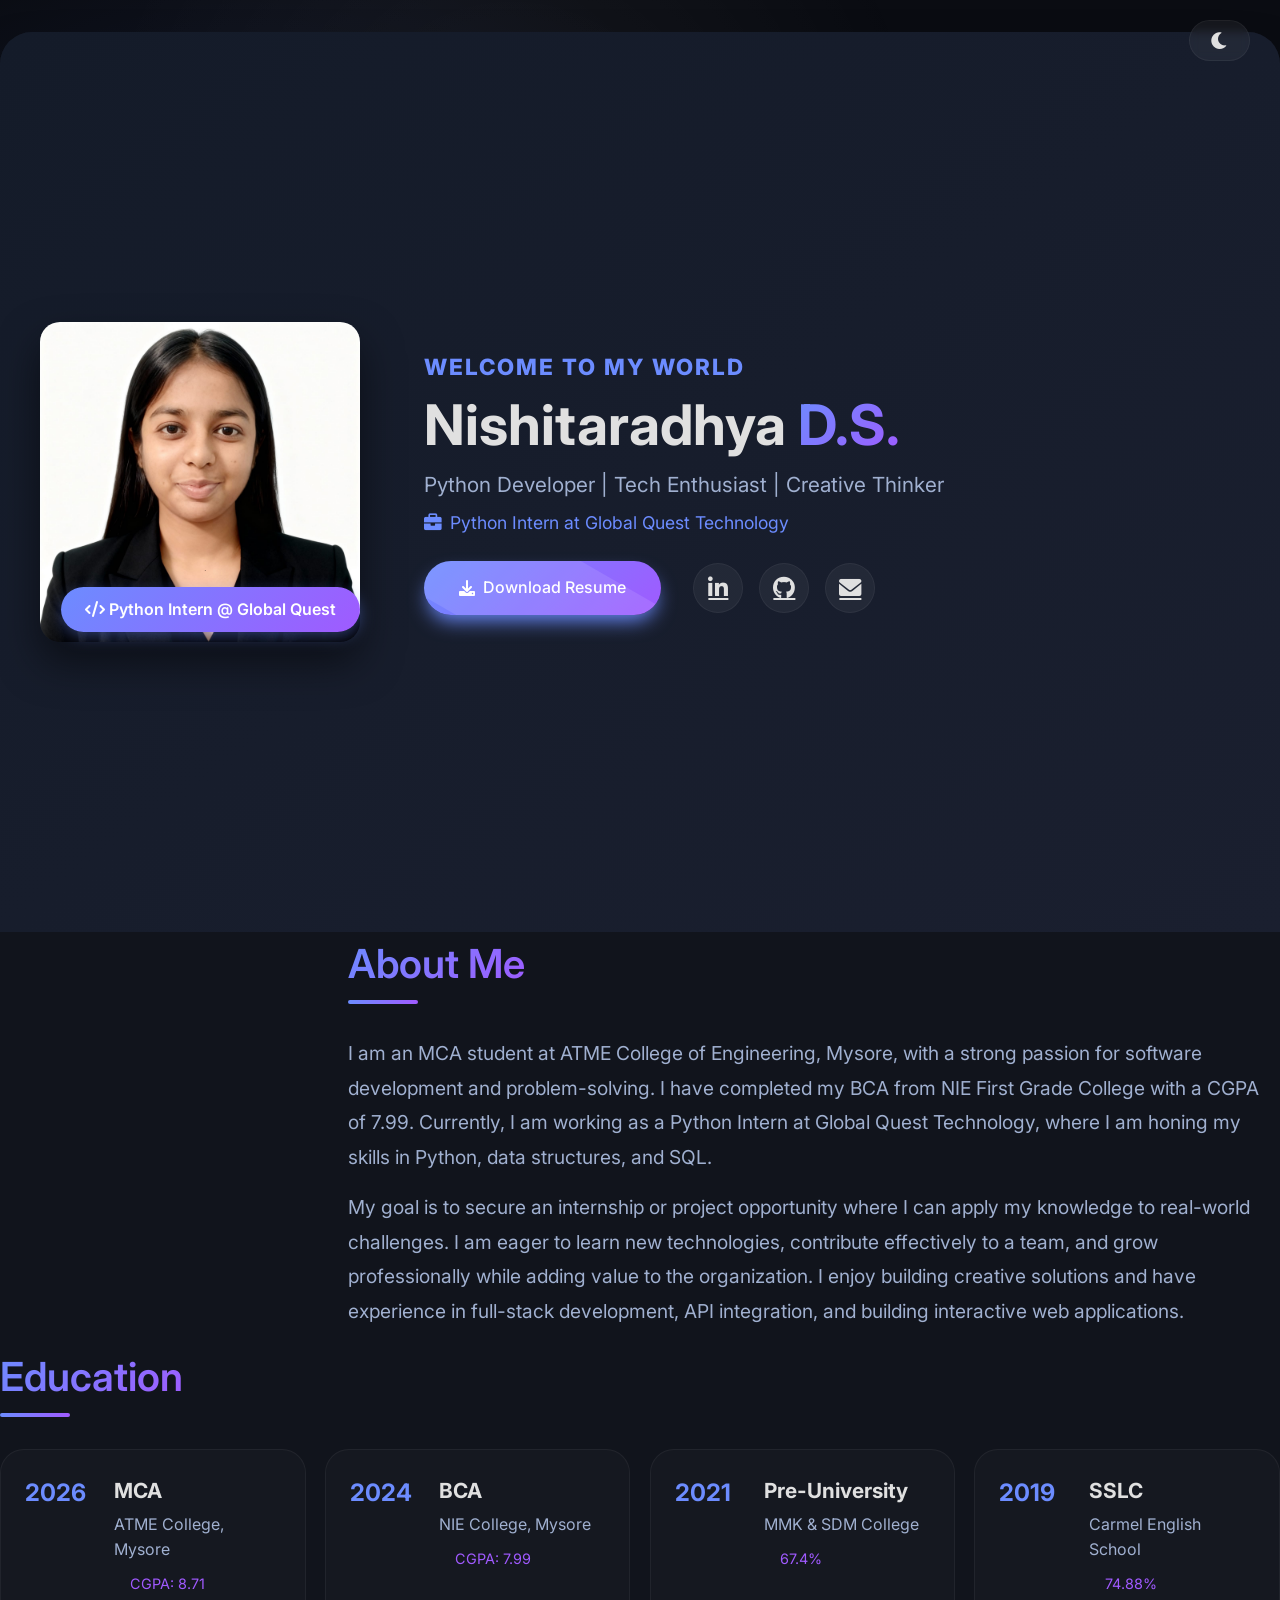
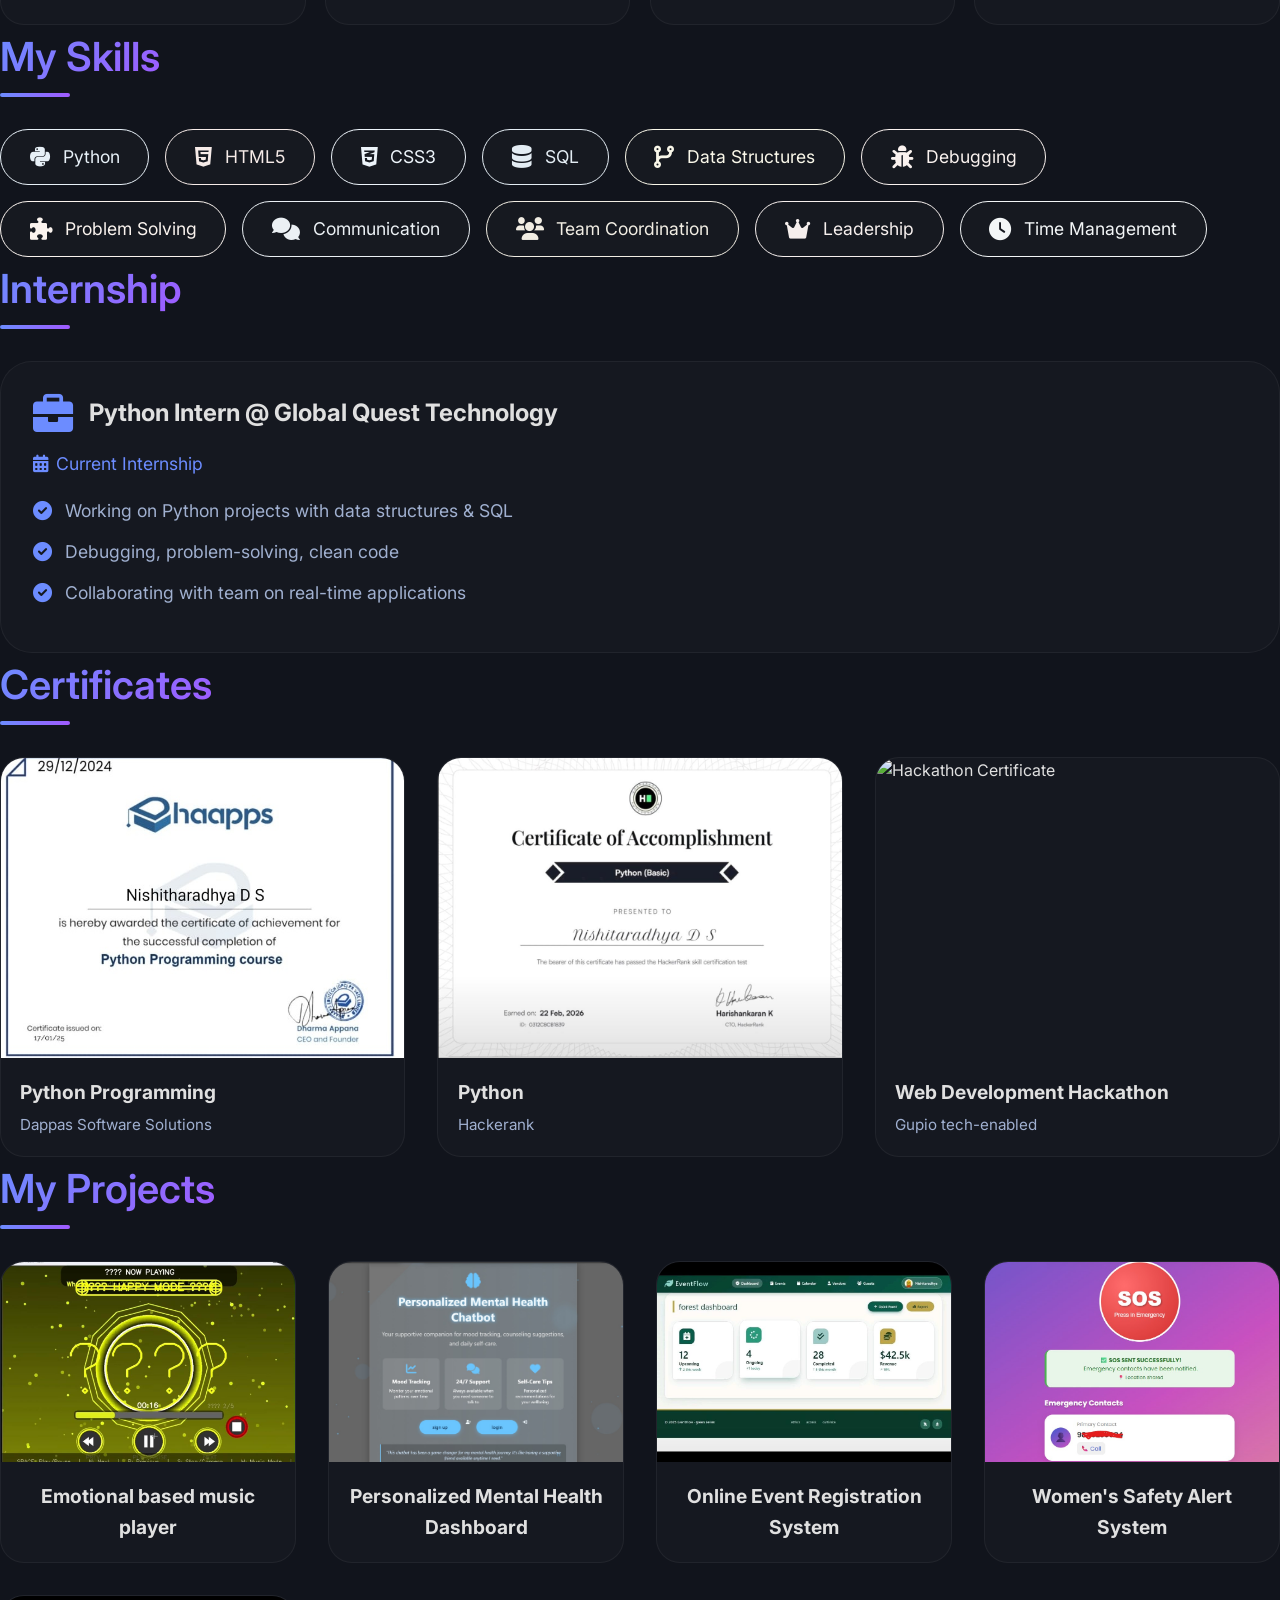
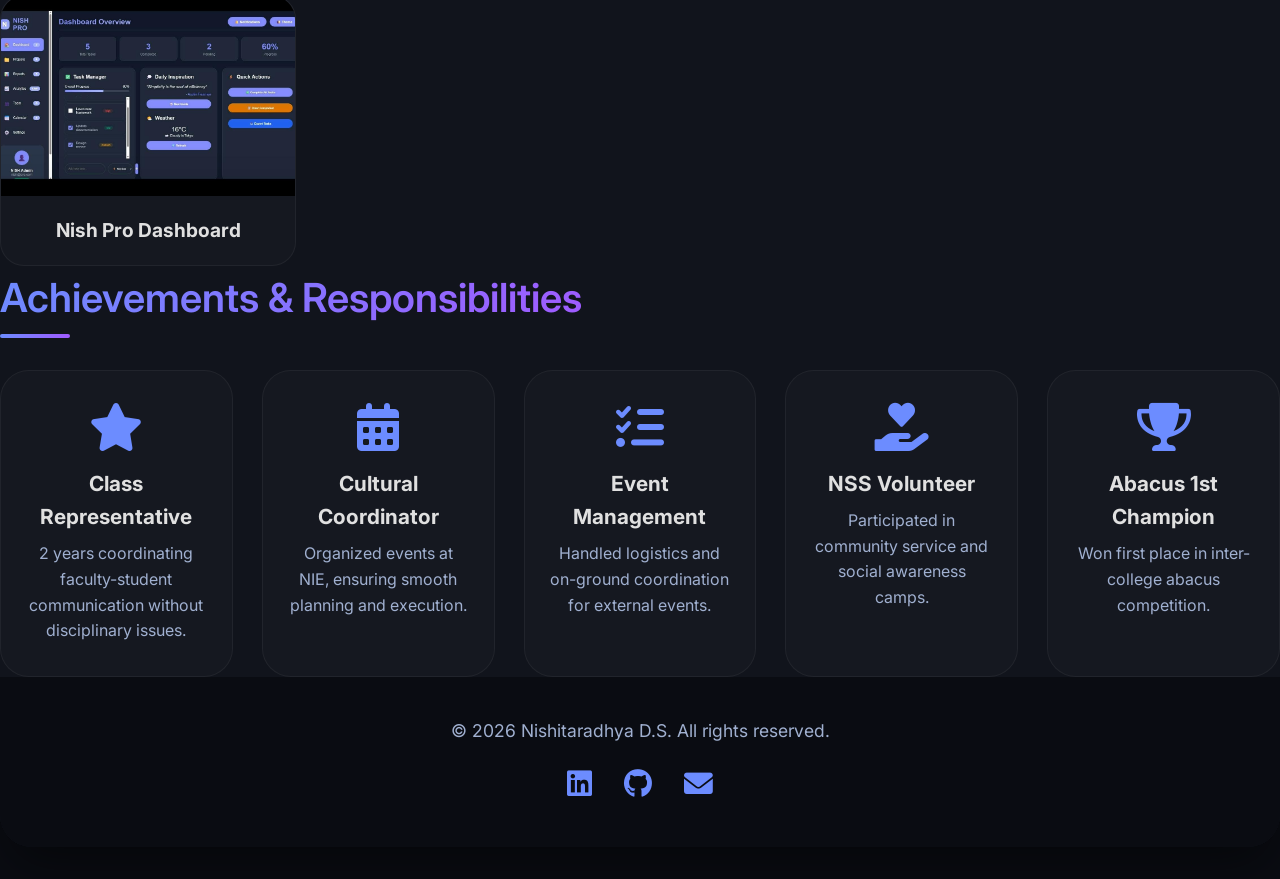
==== index.html @ fff7717b "initial portfolio" ====
<!DOCTYPE html>
<html lang="en">
<head>
  <meta charset="UTF-8">
  <meta name="viewport" content="width=device-width, initial-scale=1.0">
  <title>Nishitaradhya D.S. | Portfolio</title>
  <!-- Font Awesome -->
  <link rel="stylesheet" href="https://cdnjs.cloudflare.com/ajax/libs/font-awesome/6.0.0-beta3/css/all.min.css">
  <!-- Google Fonts: Inter -->
  <link href="https://fonts.googleapis.com/css2?family=Inter:wght@300;400;500;600;700;800&display=swap" rel="stylesheet">
  <!-- Custom CSS -->
  <link rel="stylesheet" href="style.css">
</head>
<body>
  <!-- Theme Toggle -->
  <button class="theme-toggle" id="themeToggle" aria-label="Toggle theme">
    <i class="fas fa-sun"></i>
    <i class="fas fa-moon"></i>
  </button>

  <!-- Floating Particles -->
  <div class="particles"></div>

  <div class="container">
    <!-- HERO SECTION -->
    <section class="hero" id="hero">
      <div class="hero-content">
        <div class="hero-main">
          <!-- Profile photo with animated border -->
          <div class="profile-wrapper" id="movingProfile">
            <div class="profile-img-container">
              <img src="image/myphoto.png" alt="Nishitaradhya" class="profile-img">
              <div class="animated-border"></div>
            </div>
            <div class="profile-status">
              <i class="fas fa-code"></i> Python Intern @ Global Quest
            </div>
          </div>
          <div class="hero-text">
            <p class="welcome-text glow"><strong>WELCOME TO MY WORLD</strong></p>
            <h1 class="name">Nishitaradhya <span class="highlight">D.S.</span></h1>
            <p class="tagline">Python Developer | Tech Enthusiast | Creative Thinker</p>
            <p class="internship-info"><i class="fas fa-briefcase"></i> Python Intern at Global Quest Technology</p>
            <div class="hero-actions">
              <a href="resume.pdf" class="btn primary" download><i class="fas fa-download"></i> Download Resume</a>
              <div class="social-links">
                <a href="https://www.linkedin.com/in/nishitaradhya-d-s" target="_blank"><i class="fab fa-linkedin-in"></i></a>
                <a href="https://github.com/nishitaradhya-d-s" target="_blank"><i class="fab fa-github"></i></a>
                <a href="mailto:nishitaradhya@gmail.com"><i class="fas fa-envelope"></i></a>
              </div>
            </div>
          </div>
        </div>
      </div>
    </section>

    <!-- ABOUT SECTION -->
    <section class="section about" id="about">
      <div class="about-container">
        <div class="about-photo-wrapper">
          <img src="image/myphoto2.png" alt="Nishitaradhya" class="about-img">
        </div>
        <div class="about-text">
          <h2 class="section-title">About Me</h2>
          <p>I am an MCA student at ATME College of Engineering, Mysore, with a strong passion for software development and problem-solving. I have completed my BCA from NIE First Grade College with a CGPA of 7.99. Currently, I am working as a Python Intern at Global Quest Technology, where I am honing my skills in Python, data structures, and SQL.</p>
          <p>My goal is to secure an internship or project opportunity where I can apply my knowledge to real-world challenges. I am eager to learn new technologies, contribute effectively to a team, and grow professionally while adding value to the organization. I enjoy building creative solutions and have experience in full-stack development, API integration, and building interactive web applications.</p>
        </div>
      </div>
    </section>

    <!-- EDUCATION (full page, horizontal cards) -->
    <section class="section education">
      <h2 class="section-title">Education</h2>
      <div class="education-horizontal">
        <div class="edu-card">
          <div class="edu-year">2026</div>
          <div class="edu-detail">
            <h3>MCA</h3>
            <p>ATME College, Mysore</p>
            <span class="grade">CGPA: 8.71</span>
          </div>
        </div>
        <div class="edu-card">
          <div class="edu-year">2024</div>
          <div class="edu-detail">
            <h3>BCA</h3>
            <p>NIE College, Mysore</p>
            <span class="grade">CGPA: 7.99</span>
          </div>
        </div>
        <div class="edu-card">
          <div class="edu-year">2021</div>
          <div class="edu-detail">
            <h3>Pre-University</h3>
            <p>MMK & SDM College</p>
            <span class="grade">67.4%</span>
          </div>
        </div>
        <div class="edu-card">
          <div class="edu-year">2019</div>
          <div class="edu-detail">
            <h3>SSLC</h3>
            <p>Carmel English School</p>
            <span class="grade">74.88%</span>
          </div>
        </div>
      </div>
    </section>

    <!-- SKILLS & INTERNSHIP (two columns) -->
    <div class="row">
      <!-- Skills -->
      <section class="section skills slide-left">
        <h2 class="section-title">My Skills</h2>
        <div class="skills-grid">
          <div class="skill-card" style="--brand-color: #e7f0f7;"><i class="fab fa-python"></i><span>Python</span></div>
          <div class="skill-card" style="--brand-color: #f6ebe8;"><i class="fab fa-html5"></i><span>HTML5</span></div>
          <div class="skill-card" style="--brand-color: #edf4fa;"><i class="fab fa-css3-alt"></i><span>CSS3</span></div>
          <div class="skill-card" style="--brand-color: #e3ecf3;"><i class="fas fa-database"></i><span>SQL</span></div>
          <div class="skill-card" style="--brand-color: #f9f7e9;"><i class="fas fa-code-branch"></i><span>Data Structures</span></div>
          <div class="skill-card" style="--brand-color: #faf2ef;"><i class="fas fa-bug"></i><span>Debugging</span></div>
          <div class="skill-card" style="--brand-color: #faf3ee;"><i class="fas fa-puzzle-piece"></i><span>Problem Solving</span></div>
          <div class="skill-card" style="--brand-color: #ebf0f4;"><i class="fas fa-comments"></i><span>Communication</span></div>
          <div class="skill-card" style="--brand-color: #f1ede3;"><i class="fas fa-users"></i><span>Team Coordination</span></div>
          <div class="skill-card" style="--brand-color: #f6efed;"><i class="fas fa-crown"></i><span>Leadership</span></div>
          <div class="skill-card" style="--brand-color: #f3f6f7;"><i class="fas fa-clock"></i><span>Time Management</span></div>
        </div>
      </section>

      <!-- Internship -->
      <section class="section internship slide-right">
        <h2 class="section-title">Internship</h2>
        <div class="internship-card">
          <div class="internship-header">
            <i class="fas fa-briefcase internship-icon"></i>
            <h3>Python Intern @ Global Quest Technology</h3>
          </div>
          <p class="place"><i class="fas fa-calendar-alt"></i> Current Internship</p>
          <ul>
            <li><i class="fas fa-check-circle"></i> Working on Python projects with data structures & SQL</li>
            <li><i class="fas fa-check-circle"></i> Debugging, problem-solving, clean code</li>
            <li><i class="fas fa-check-circle"></i> Collaborating with team on real-time applications</li>
          </ul>
        </div>
      </section>
    </div>

    <!-- CERTIFICATES (grid, no horizontal scroll) -->
    <section class="section certificates">
      <h2 class="section-title">Certificates</h2>
      <div class="certificates-grid">
        <div class="cert-card">
          <div class="cert-img-container">
            <img src="image/dappacertificate.jpeg" alt="Python Certificate" class="cert-img">
            <div class="cert-overlay">
             
            </div>
          </div>
          <div class="cert-info">
            <h3>Python Programming</h3>
            <p>Dappas Software Solutions</p>
          </div>
        </div>
        <div class="cert-card">
          <div class="cert-img-container">
            <img src="image/hackerrank.jpeg" alt="Web Development Certificate" class="cert-img">
            <div class="cert-overlay">
          
            </div>
          </div>
          <div class="cert-info">
            <h3>Python</h3>
            <p>Hackerank</p>
          </div>
        </div>
        <div class="cert-card">
          <div class="cert-img-container">
            <img src="image/cert3.jpg" alt="Hackathon Certificate" class="cert-img">
            <div class="cert-overlay">
              
            </div>
          </div>
          <div class="cert-info">
            <h3>Web Development Hackathon</h3>
            <p>Gupio tech-enabled</p>
          </div>
        </div>
      </div>
    </section>

    <!-- PROJECTS -->
    <section class="section projects">
      <h2 class="section-title">My Projects</h2>
      <div class="projects-grid">
        <div class="project-card">
          <div class="project-img-container">
            <img src="image/emotion.jpeg" alt="Emotional based music player" class="project-img">
            <div class="project-overlay">
              <p><strong>Emotional based music player</strong><br>An intelligent music player that reads your facial expressions and instantly plays music matching your emotional state! No searching, no deciding - just show your face and let AI do the work!</p>
              <a href="https://github.com/nishitaradhya-d-s/Emotional-based-music-player" target="_blank" class="project-github"><i class="fab fa-github"></i> GitHub</a>
            </div>
          </div>
          <h3>Emotional based music player</h3>
        </div>
        <div class="project-card">
          <div class="project-img-container">
            <img src="image/mental.jpg" alt="Mental Health Dashboard" class="project-img">
            <div class="project-overlay">
              <p><strong>Personalized Mental Health Dashboard</strong><br>Python full-stack with NLP. Tracks mood, reflections, wellness activities. Includes a simple chatbot for basic mental health guidance.</p>
              <a href="https://github.com/nishitaradhya-d-s/Integrating-Psychological-Context-Understanding-into-Chatbots-for-Wellbeing-Support-." target="_blank" class="project-github"><i class="fab fa-github"></i> GitHub</a>
            </div>
          </div>
          <h3>Personalized Mental Health Dashboard</h3>
        </div>
        <div class="project-card">
          <div class="project-img-container">
            <img src="image/eventmanagement.jpeg" alt="Event Registration" class="project-img">
            <div class="project-overlay">
              <p><strong>Online Event Registration System</strong><br>Responsive web app with form validation, participant data management. Clean UI for event registration and admin dashboard.</p>
              <a href="https://github.com/nishitaradhya-d-s/web-mini-projects" target="_blank" class="project-github"><i class="fab fa-github"></i> GitHub</a>
            </div>
          </div>
          <h3>Online Event Registration System</h3>
        </div>
        <div class="project-card">
          <div class="project-img-container">
            <img src="image/women.jpg" alt="Safety Alert System" class="project-img">
            <div class="project-overlay">
              <p><strong>Women's Safety Alert System</strong><br>Web-based real-time location sharing with emergency contacts. Quick alert triggering via web interface.</p>
              <a href="https://github.com/nishitaradhya-d-s/Women-Safety-Alert-System/tree/main" target="_blank" class="project-github"><i class="fab fa-github"></i> GitHub</a>
            </div>
          </div>
          <h3>Women's Safety Alert System</h3>
        </div>
        <div class="project-card">
          <div class="project-img-container">
            <img src="image/nish dashboard.jpeg" alt="Nish Pro Dashboard" class="project-img">
            <div class="project-overlay">
              <p><strong>Nish Pro Dashboard</strong><br>Interactive dashboard for professional analytics. Features charts, real-time data, and customizable widgets. Built with modern JS.</p>
              <a href="https://github.com/nishitaradhya-d-s/NISH-Dashboard---Interactive-Task-Management-System-HTML-CSS-JavaScript-" target="_blank" class="project-github"><i class="fab fa-github"></i> GitHub</a>
            </div>
          </div>
          <h3>Nish Pro Dashboard</h3>
        </div>
      </div>
    </section>

    <!-- ACHIEVEMENTS -->
    <section class="section achievements">
      <h2 class="section-title">Achievements & Responsibilities</h2>
      <div class="achievements-grid">
        <div class="achievement-card">
          <i class="fas fa-star"></i>
          <h3>Class Representative</h3>
          <p>2 years coordinating faculty-student communication without disciplinary issues.</p>
        </div>
        <div class="achievement-card">
          <i class="fas fa-calendar-alt"></i>
          <h3>Cultural Coordinator</h3>
          <p>Organized events at NIE, ensuring smooth planning and execution.</p>
        </div>
        <div class="achievement-card">
          <i class="fas fa-tasks"></i>
          <h3>Event Management</h3>
          <p>Handled logistics and on-ground coordination for external events.</p>
        </div>
        <div class="achievement-card">
          <i class="fas fa-hand-holding-heart"></i>
          <h3>NSS Volunteer</h3>
          <p>Participated in community service and social awareness camps.</p>
        </div>
        <div class="achievement-card">
          <i class="fas fa-trophy"></i>
          <h3>Abacus 1st Champion</h3>
          <p>Won first place in inter-college abacus competition.</p>
        </div>
      </div>
    </section>

    <!-- FOOTER -->
    <footer>
      <p>© 2026 Nishitaradhya D.S. All rights reserved.</p>
      <div class="footer-links">
        <a href="https://www.linkedin.com/in/nishitaradhya-d-s" target="_blank"><i class="fab fa-linkedin"></i></a>
        <a href="https://github.com/nishitaradhya-d-s" target="_blank"><i class="fab fa-github"></i></a>
        <a href="mailto:nishitaradhya@gmail.com"><i class="fas fa-envelope"></i></a>
      </div>
    </footer>
  </div>

  <!-- JavaScript -->
  <script src="script.js"></script>
</body>
</html>
---- style.css ----
* {
  margin: 0;
  padding: 0;
  box-sizing: border-box;
  font-family: 'Inter', sans-serif;
}

:root {
  --bg-body: #0a0c12;
  --bg-container: rgba(18, 22, 30, 0.95);
  --text-primary: #e0e0e0;
  --text-secondary: #a0b0d0;
  --hero-gradient: linear-gradient(145deg, #141b29, #1a1f2f);
  --card-bg: rgba(255, 255, 255, 0.02);
  --border-color: rgba(255, 255, 255, 0.05);
  --glow-color: #6c8cff;
  --glow-color-2: #a05aff;
  --btn-bg: rgba(255, 255, 255, 0.05);
  --footer-bg: #0a0c12;
}

body.light-theme {
  --bg-body: #f0f4fa;
  --bg-container: rgba(255, 255, 255, 0.95);
  --text-primary: #1a1f2f;
  --text-secondary: #4a5568;
  --hero-gradient: linear-gradient(145deg, #e0e7ff, #d1d5f0);
  --card-bg: rgba(0, 0, 0, 0.02);
  --border-color: rgba(0, 0, 0, 0.05);
  --glow-color: #4f46e5;
  --glow-color-2: #7c3aed;
  --btn-bg: rgba(0, 0, 0, 0.05);
  --footer-bg: #e0e7ff;
}

body {
  background: var(--bg-body);
  color: var(--text-primary);
  line-height: 1.6;
  overflow-x: hidden;
  transition: background 0.3s, color 0.3s;
  cursor: url('data:image/svg+xml;utf8,<svg xmlns="http://www.w3.org/2000/svg" width="24" height="24" viewBox="0 0 24 24"><circle cx="12" cy="12" r="8" fill="%236c8cff" opacity="0.6"/></svg>') 12 12, auto;
}

/* ========== CURSOR TRAIL ========== */
.cursor-trail {
  position: fixed;
  width: 8px;
  height: 8px;
  background: var(--glow-color);
  border-radius: 50%;
  pointer-events: none;
  z-index: 9999;
  opacity: 0.6;
  transition: opacity 0.2s;
  animation: cursorPulse 1.5s infinite;
}

@keyframes cursorPulse {
  0%, 100% { transform: scale(1); opacity: 0.6; }
  50% { transform: scale(1.5); opacity: 0.3; }
}

/* ========== FLOATING PARTICLES (enhanced) ========== */
.particles {
  position: fixed;
  top: 0;
  left: 0;
  width: 100%;
  height: 100%;
  pointer-events: none;
  z-index: 0;
  background: radial-gradient(circle at 20% 50%, rgba(108,140,255,0.15) 0%, transparent 50%),
              radial-gradient(circle at 80% 80%, rgba(160,90,255,0.15) 0%, transparent 50%),
              radial-gradient(circle at 40% 20%, rgba(255,255,255,0.05) 0%, transparent 40%);
  animation: particleMove 25s infinite alternate, particlePulse 8s infinite;
}

@keyframes particleMove {
  0% { background-position: 0% 0%, 0% 0%, 0% 0%; }
  100% { background-position: 100% 100%, 80% 20%, 40% 60%; }
}

@keyframes particlePulse {
  0%, 100% { opacity: 0.8; }
  50% { opacity: 1; }
}

/* ========== THEME TOGGLE ========== */
.theme-toggle {
  position: fixed;
  top: 20px;
  right: 30px;
  z-index: 1000;
  background: var(--btn-bg);
  border: 1px solid var(--border-color);
  border-radius: 50px;
  padding: 10px 20px;
  cursor: pointer;
  display: flex;
  align-items: center;
  gap: 10px;
  backdrop-filter: blur(5px);
  color: var(--text-primary);
  font-size: 1.2rem;
  transition: 0.3s;
  animation: float 3s ease-in-out infinite;
}

.theme-toggle i {
  pointer-events: none;
  transition: transform 0.5s;
}

.theme-toggle:hover i {
  transform: rotate(360deg);
}

.theme-toggle .fa-sun {
  display: none;
}

body.light-theme .theme-toggle .fa-sun {
  display: inline;
}

body.light-theme .theme-toggle .fa-moon {
  display: none;
}

.container {
  max-width: 1400px;
  margin: 2rem auto;
  background: var(--bg-container);
  backdrop-filter: blur(10px);
  border-radius: 2rem;
  overflow: hidden;
  box-shadow: 0 25px 50px -12px rgba(0, 0, 0, 0.5);
  animation: fadeIn 1.2s ease-out;
  position: relative;
  z-index: 1;
}

@keyframes fadeIn {
  0% { opacity: 0; transform: scale(0.98); }
  100% { opacity: 1; transform: scale(1); }
}

/* ========== HERO SECTION ========== */
.hero {
  position: relative;
  background: var(--hero-gradient);
  padding: 4rem 2rem;
  overflow: hidden;
  min-height: 100vh;
  display: flex;
  align-items: center;
}

.hero-content {
  position: relative;
  z-index: 2;
  max-width: 1200px;
  margin: 0 auto;
  width: 100%;
}

.hero-main {
  display: flex;
  align-items: center;
  gap: 4rem;
  flex-wrap: wrap;
}

.profile-wrapper {
  position: relative;
  flex-shrink: 0;
  transition: transform 0.1s ease-out;
  will-change: transform;
  z-index: 100;
}

.profile-img-container {
  position: relative;
  width: 320px;
  height: 320px;
  border-radius: 20px;
  overflow: hidden;
  box-shadow: 0 20px 40px rgba(0,0,0,0.5);
  animation: profileGlow 3s infinite;
}

@keyframes profileGlow {
  0%, 100% { box-shadow: 0 20px 40px rgba(0,0,0,0.5); }
  50% { box-shadow: 0 20px 60px var(--glow-color); }
}

.profile-img {
  width: 100%;
  height: 100%;
  object-fit: cover;
}

.animated-border {
  position: absolute;
  top: -5px;
  left: -5px;
  right: -5px;
  bottom: -5px;
  border-radius: 25px;
  border: 4px solid transparent;
  background: linear-gradient(45deg, var(--glow-color), var(--glow-color-2), var(--glow-color)) border-box;
  -webkit-mask: linear-gradient(#fff 0 0) padding-box, linear-gradient(#fff 0 0);
  -webkit-mask-composite: destination-out;
  mask-composite: exclude;
  animation: rotateBorder 6s linear infinite, pulseBorder 2s ease-in-out infinite;
  pointer-events: none;
}

@keyframes rotateBorder {
  0% { transform: rotate(0deg); }
  100% { transform: rotate(360deg); }
}

@keyframes pulseBorder {
  0%, 100% { opacity: 0.6; filter: blur(0px); }
  50% { opacity: 1; filter: blur(2px); }
}

.profile-status {
  position: absolute;
  bottom: 10px;
  right: 0;
  background: linear-gradient(135deg, var(--glow-color), var(--glow-color-2));
  padding: 0.6rem 1.5rem;
  border-radius: 40px;
  font-size: 1rem;
  font-weight: 600;
  color: white;
  box-shadow: 0 5px 15px rgba(108,140,255,0.4);
  white-space: nowrap;
  z-index: 101;
  animation: bounce 2s infinite, glowPulse 2s infinite;
}

@keyframes bounce {
  0%, 100% { transform: translateY(0); }
  50% { transform: translateY(-5px); }
}

@keyframes glowPulse {
  0%, 100% { box-shadow: 0 5px 15px rgba(108,140,255,0.4); }
  50% { box-shadow: 0 5px 25px rgba(108,140,255,0.8); }
}

.hero-text {
  flex: 1;
  min-width: 300px;
}

.welcome-text {
  font-size: 1.4rem;
  letter-spacing: 2px;
  text-transform: uppercase;
  color: var(--glow-color);
  margin-bottom: 0.5rem;
  animation: slideInRight 0.8s ease, textGlow 3s infinite;
}

@keyframes textGlow {
  0%, 100% { text-shadow: 0 0 8px var(--glow-color), 0 0 20px var(--glow-color-2); }
  50% { text-shadow: 0 0 15px var(--glow-color), 0 0 30px var(--glow-color-2); }
}

.welcome-text strong {
  font-weight: 800;
}

.name {
  font-size: 3.5rem;
  font-weight: 700;
  line-height: 1.2;
  margin-bottom: 0.5rem;
  animation: slideInRight 0.8s 0.1s ease both;
}

@keyframes slideInRight {
  from { opacity: 0; transform: translateX(40px); }
  to { opacity: 1; transform: translateX(0); }
}

.highlight {
  background: linear-gradient(135deg, var(--glow-color), var(--glow-color-2));
  -webkit-background-clip: text;
  -webkit-text-fill-color: transparent;
}

.tagline {
  font-size: 1.3rem;
  color: var(--text-secondary);
  margin-bottom: 0.5rem;
  animation: slideInRight 0.8s 0.2s ease both;
}

.internship-info {
  font-size: 1.1rem;
  color: var(--glow-color);
  margin-bottom: 1.5rem;
  display: flex;
  align-items: center;
  gap: 0.5rem;
  animation: slideInRight 0.8s 0.3s ease both;
}

.hero-actions {
  display: flex;
  align-items: center;
  gap: 2rem;
  flex-wrap: wrap;
  animation: slideInRight 0.8s 0.4s ease both;
}

.btn {
  background: var(--btn-bg);
  border: 1px solid var(--border-color);
  padding: 0.9rem 2.2rem;
  border-radius: 40px;
  color: var(--text-primary);
  font-weight: 500;
  text-decoration: none;
  transition: 0.3s;
  display: inline-flex;
  align-items: center;
  gap: 0.5rem;
  backdrop-filter: blur(5px);
  font-size: 1rem;
  cursor: pointer;
  position: relative;
  overflow: hidden;
}

.btn.primary {
  background: linear-gradient(135deg, var(--glow-color), var(--glow-color-2));
  border: none;
  color: white;
  box-shadow: 0 10px 20px -5px var(--glow-color);
}

.btn::after {
  content: '';
  position: absolute;
  top: -50%;
  left: -60%;
  width: 200%;
  height: 200%;
  background: rgba(255,255,255,0.1);
  transform: rotate(30deg);
  transition: left 0.5s;
}

.btn:hover::after {
  left: 100%;
}

.btn:hover {
  transform: translateY(-3px) scale(1.05);
  box-shadow: 0 15px 25px -8px var(--glow-color);
}

.social-links {
  display: flex;
  gap: 1rem;
}

.social-links a {
  width: 50px;
  height: 50px;
  border-radius: 50%;
  background: var(--btn-bg);
  display: inline-flex;
  align-items: center;
  justify-content: center;
  color: var(--text-primary);
  font-size: 1.4rem;
  transition: 0.3s;
  backdrop-filter: blur(5px);
  border: 1px solid var(--border-color);
  cursor: pointer;
  animation: socialPulse 2s infinite;
}

@keyframes socialPulse {
  0%, 100% { transform: scale(1); }
  50% { transform: scale(1.05); }
}

.social-links a:hover {
  background: var(--glow-color);
  color: white;
  transform: scale(1.2) rotate(5deg);
  animation: none;
}

/* ========== ABOUT SECTION ========== */
.about-container {
  display: flex;
  align-items: center;
  gap: 3rem;
  flex-wrap: wrap;
}

.about-photo-wrapper {
  flex-shrink: 0;
  width: 300px;
  height: 300px;
  border-radius: 10px;
  overflow: hidden;
  box-shadow: 0 15px 30px rgba(0,0,0,0.3);
  opacity: 0;
  transform: translateX(-30px);
  transition: opacity 0.8s ease, transform 0.8s ease;
  animation: float 6s ease-in-out infinite;
}

.section.visible .about-photo-wrapper {
  opacity: 1;
  transform: translateX(0);
}

@keyframes float {
  0%, 100% { transform: translateY(0) translateX(0); }
  50% { transform: translateY(-10px) translateX(0); }
}

.about-img {
  width: 100%;
  height: 100%;
  object-fit: cover;
}

.about-text {
  flex: 1;
}

.about-text p {
  color: var(--text-secondary);
  font-size: 1.2rem;
  line-height: 1.8;
  margin-bottom: 1rem;
}

.section.visible .about-text h2,
.section.visible .about-text p {
  animation: slideInRight 0.8s ease forwards;
}

.section.visible .about-text p:nth-of-type(1) {
  animation-delay: 0.1s;
}

.section.visible .about-text p:nth-of-type(2) {
  animation-delay: 0.2s;
}

/* ========== SECTION TITLES ========== */
.section-title {
  font-size: 2.5rem;
  font-weight: 600;
  margin-bottom: 2.5rem;
  position: relative;
  display: inline-block;
  background: linear-gradient(135deg, var(--glow-color), var(--glow-color-2));
  -webkit-background-clip: text;
  -webkit-text-fill-color: transparent;
  animation: titlePulse 3s infinite;
}

@keyframes titlePulse {
  0%, 100% { transform: scale(1); }
  50% { transform: scale(1.02); }
}

.section-title::after {
  content: '';
  position: absolute;
  bottom: -8px;
  left: 0;
  width: 70px;
  height: 4px;
  background: linear-gradient(90deg, var(--glow-color), var(--glow-color-2));
  border-radius: 2px;
  animation: lineWidth 3s infinite;
}

@keyframes lineWidth {
  0%, 100% { width: 70px; }
  50% { width: 100px; }
}

/* ========== EDUCATION ========== */
.education-horizontal {
  display: flex;
  flex-wrap: wrap;
  gap: 1.2rem;
  justify-content: center;
}

.edu-card {
  flex: 1 1 200px;
  display: flex;
  gap: 1.2rem;
  background: var(--card-bg);
  padding: 1.5rem;
  border-radius: 1.5rem;
  transition: 0.4s;
  border: 1px solid var(--border-color);
  min-width: 180px;
  animation: floatCard 5s ease-in-out infinite;
  cursor: pointer;
}

@keyframes floatCard {
  0%, 100% { transform: translateY(0) rotate(0deg); }
  25% { transform: translateY(-5px) rotate(0.5deg); }
  75% { transform: translateY(5px) rotate(-0.5deg); }
}

.edu-card:hover {
  transform: translateY(-10px) scale(1.03) rotateX(2deg);
  background: rgba(255,255,255,0.05);
  border-color: var(--glow-color);
  box-shadow: 0 15px 25px -8px var(--glow-color);
}

.edu-year {
  font-size: 1.5rem;
  font-weight: 700;
  color: var(--glow-color);
  min-width: 70px;
}

.edu-detail h3 {
  font-size: 1.3rem;
  margin-bottom: 0.3rem;
}

.edu-detail p {
  color: var(--text-secondary);
  font-size: 1rem;
  margin-bottom: 0.3rem;
}

.grade {
  background: linear-gradient(135deg, var(--glow-color)20, var(--glow-color-2)20);
  padding: 0.3rem 1rem;
  border-radius: 40px;
  font-size: 0.9rem;
  color: var(--glow-color-2);
  border: 1px solid var(--glow-color)40;
  display: inline-block;
}

/* ========== SKILLS ========== */
.skills-grid {
  display: flex;
  flex-wrap: wrap;
  gap: 1rem;
}

.skill-card {
  background: var(--card-bg);
  border: 1px solid var(--border-color);
  padding: 0.8rem 1.8rem;
  border-radius: 50px;
  display: inline-flex;
  align-items: center;
  gap: 0.8rem;
  font-size: 1.1rem;
  transition: 0.4s;
  animation: popIn 0.5s ease backwards;
  color: var(--brand-color);
  border-color: var(--brand-color);
  cursor: pointer;
  position: relative;
  overflow: hidden;
}

@keyframes popIn {
  0% { transform: scale(0); }
  80% { transform: scale(1.1); }
  100% { transform: scale(1); }
}

.skill-card::before {
  content: '';
  position: absolute;
  top: -50%;
  left: -50%;
  width: 200%;
  height: 200%;
  background: radial-gradient(circle, var(--brand-color) 0%, transparent 70%);
  opacity: 0;
  transition: opacity 0.3s;
  pointer-events: none;
}

.skill-card:hover {
  background: var(--brand-color);
  color: white !important;
  transform: translateY(-5px) scale(1.08) rotate(1deg);
  box-shadow: 0 10px 20px -5px var(--brand-color), 0 0 15px var(--brand-color);
  border-color: transparent;
}

.skill-card:hover::before {
  opacity: 0.3;
}

.skill-card i {
  font-size: 1.4rem;
  animation: iconPulse 2s infinite;
}

@keyframes iconPulse {
  0%, 100% { transform: scale(1); }
  50% { transform: scale(1.1); }
}

/* ========== CERTIFICATES ========== */
.certificates-grid {
  display: grid;
  grid-template-columns: repeat(auto-fit, minmax(280px, 1fr));
  gap: 2rem;
}

.cert-card {
  background: var(--card-bg);
  border-radius: 1.5rem;
  overflow: hidden;
  border: 1px solid var(--border-color);
  transition: 0.4s;
  animation: cardFadeIn 0.6s ease backwards;
  cursor: pointer;
  position: relative;
}

.cert-card:nth-child(1) { animation-delay: 0.1s; }
.cert-card:nth-child(2) { animation-delay: 0.2s; }
.cert-card:nth-child(3) { animation-delay: 0.3s; }

@keyframes cardFadeIn {
  from { opacity: 0; transform: translateY(30px); }
  to { opacity: 1; transform: translateY(0); }
}

.cert-card::after {
  content: '';
  position: absolute;
  inset: -2px;
  border-radius: 1.5rem;
  padding: 2px;
  background: linear-gradient(45deg, transparent, var(--glow-color), transparent);
  -webkit-mask: linear-gradient(#fff 0 0) content-box, linear-gradient(#fff 0 0);
  -webkit-mask-composite: destination-out;
  mask-composite: exclude;
  opacity: 0;
  transition: opacity 0.3s;
  pointer-events: none;
}

.cert-card:hover::after {
  opacity: 1;
}

.cert-card:hover {
  transform: translateY(-10px) scale(1.02) rotate(0.5deg);
  border-color: var(--glow-color);
  box-shadow: 0 20px 30px -10px var(--glow-color);
}

.cert-img-container {
  position: relative;
  height: 300px;
  overflow: hidden;
}

.cert-img {
  width: 100%;
  height: 100%;
  object-fit: cover;
  transition: transform 0.6s cubic-bezier(0.25, 0.46, 0.45, 0.94);
}

.cert-card:hover .cert-img {
  transform: scale(1.15);
}

.cert-overlay {
  position: absolute;
  top: 0;
  left: 0;
  width: 100%;
  height: 100%;
  background: linear-gradient(to top, rgba(0,0,0,0.8), transparent);
  display: flex;
  align-items: flex-end;
  justify-content: center;
  padding: 1rem;
  opacity: 0;
  transition: opacity 0.3s ease, transform 0.3s;
  color: white;
  font-weight: 600;
  transform: translateY(20px);
}

.cert-card:hover .cert-overlay {
  opacity: 1;
  transform: translateY(0);
}

.cert-overlay span {
  background: var(--glow-color);
  padding: 0.3rem 1rem;
  border-radius: 30px;
  font-size: 0.9rem;
  animation: pulse 1.5s infinite;
}

.cert-info {
  padding: 1.2rem;
}

.cert-info h3 {
  font-size: 1.2rem;
  margin-bottom: 0.3rem;
}

.cert-info p {
  color: var(--text-secondary);
  font-size: 0.95rem;
}

/* ========== INTERNSHIP ========== */
.internship-card {
  background: var(--card-bg);
  padding: 2rem;
  border-radius: 2rem;
  border: 1px solid var(--border-color);
  transition: 0.4s;
  height: 100%;
  animation: cardFadeIn 0.6s ease 0.2s backwards;
  position: relative;
  overflow: hidden;
  cursor: pointer;
}

.internship-card::before {
  content: '';
  position: absolute;
  top: -50%;
  left: -50%;
  width: 200%;
  height: 200%;
  background: radial-gradient(circle, rgba(108,140,255,0.2) 0%, transparent 70%);
  opacity: 0;
  transition: opacity 0.5s;
  pointer-events: none;
}

.internship-card:hover {
  border-color: var(--glow-color);
  transform: translateY(-10px) scale(1.02);
  box-shadow: 0 20px 30px -10px var(--glow-color);
}

.internship-card:hover::before {
  opacity: 1;
}

.internship-header {
  display: flex;
  align-items: center;
  gap: 1rem;
  margin-bottom: 1rem;
}

.internship-icon {
  font-size: 2.5rem;
  color: var(--glow-color);
  transition: transform 0.3s;
}

.internship-card:hover .internship-icon {
  transform: scale(1.2) rotate(10deg);
}

.internship-header h3 {
  font-size: 1.5rem;
}

.place {
  color: var(--glow-color);
  margin-bottom: 1.2rem;
  font-size: 1.1rem;
  display: flex;
  align-items: center;
  gap: 0.5rem;
}

.internship-card ul {
  list-style: none;
}

.internship-card li {
  margin-bottom: 0.8rem;
  display: flex;
  align-items: center;
  gap: 0.8rem;
  color: var(--text-secondary);
  font-size: 1.1rem;
  transition: transform 0.2s;
}

.internship-card:hover li {
  transform: translateX(5px);
}

.internship-card li:nth-child(1) { transition-delay: 0.05s; }
.internship-card li:nth-child(2) { transition-delay: 0.1s; }
.internship-card li:nth-child(3) { transition-delay: 0.15s; }

.internship-card li i {
  color: var(--glow-color);
  font-size: 1.2rem;
}

/* ========== PROJECTS ========== */
.projects-grid {
  display: grid;
  grid-template-columns: repeat(auto-fit, minmax(280px, 1fr));
  gap: 2rem;
}

.project-card {
  background: var(--card-bg);
  border-radius: 1.5rem;
  overflow: hidden;
  transition: 0.4s;
  border: 1px solid var(--border-color);
  animation: cardFadeIn 0.6s ease backwards;
  cursor: pointer;
  position: relative;
}

.project-card:nth-child(1) { animation-delay: 0.1s; }
.project-card:nth-child(2) { animation-delay: 0.2s; }
.project-card:nth-child(3) { animation-delay: 0.3s; }
.project-card:nth-child(4) { animation-delay: 0.4s; }
.project-card:nth-child(5) { animation-delay: 0.5s; }

.project-card::after {
  content: '';
  position: absolute;
  inset: -2px;
  border-radius: 1.5rem;
  padding: 2px;
  background: linear-gradient(45deg, transparent, var(--glow-color), var(--glow-color-2), transparent);
  -webkit-mask: linear-gradient(#fff 0 0) content-box, linear-gradient(#fff 0 0);
  -webkit-mask-composite: destination-out;
  mask-composite: exclude;
  opacity: 0;
  transition: opacity 0.3s;
  pointer-events: none;
}

.project-card:hover::after {
  opacity: 1;
}

.project-card:hover {
  transform: translateY(-12px) scale(1.03);
  border-color: var(--glow-color);
  box-shadow: 0 25px 35px -10px var(--glow-color);
}

.project-img-container {
  position: relative;
  height: 200px;
  overflow: hidden;
}

.project-img {
  width: 100%;
  height: 100%;
  object-fit: cover;
  transition: transform 0.6s cubic-bezier(0.25, 0.46, 0.45, 0.94);
}

.project-card:hover .project-img {
  transform: scale(1.15);
}

.project-overlay {
  position: absolute;
  top: 0;
  left: 0;
  width: 100%;
  height: 100%;
  background: rgba(0,0,0,0.85);
  color: white;
  display: flex;
  flex-direction: column;
  align-items: center;
  justify-content: center;
  padding: 1.5rem;
  text-align: center;
  opacity: 0;
  transition: opacity 0.4s ease, transform 0.3s;
  pointer-events: none;
  font-size: 1rem;
  line-height: 1.5;
  transform: scale(0.9);
}

.project-card:hover .project-overlay {
  opacity: 1;
  pointer-events: auto;
  transform: scale(1);
}

.project-overlay p {
  margin-bottom: 1rem;
}

.project-github {
  display: inline-flex;
  align-items: center;
  gap: 0.5rem;
  background: var(--glow-color);
  color: white;
  padding: 0.5rem 1rem;
  border-radius: 30px;
  text-decoration: none;
  font-size: 0.9rem;
  transition: 0.3s;
  cursor: pointer;
  position: relative;
  overflow: hidden;
}

.project-github::after {
  content: '';
  position: absolute;
  top: -50%;
  left: -60%;
  width: 200%;
  height: 200%;
  background: rgba(255,255,255,0.2);
  transform: rotate(30deg);
  transition: left 0.5s;
}

.project-github:hover::after {
  left: 100%;
}

.project-github:hover {
  background: var(--glow-color-2);
  transform: scale(1.05);
}

.project-card h3 {
  padding: 1.2rem;
  font-size: 1.2rem;
  text-align: center;
}

/* ========== ACHIEVEMENTS ========== */
.achievements-grid {
  display: grid;
  grid-template-columns: repeat(auto-fit, minmax(220px, 1fr));
  gap: 1.8rem;
}

.achievement-card {
  background: var(--card-bg);
  padding: 2rem 1.5rem;
  border-radius: 1.8rem;
  border: 1px solid var(--border-color);
  text-align: center;
  transition: 0.4s;
  position: relative;
  overflow: hidden;
  animation: cardFadeIn 0.6s ease backwards;
  cursor: pointer;
}

.achievement-card:nth-child(1) { animation-delay: 0.1s; }
.achievement-card:nth-child(2) { animation-delay: 0.2s; }
.achievement-card:nth-child(3) { animation-delay: 0.3s; }
.achievement-card:nth-child(4) { animation-delay: 0.4s; }
.achievement-card:nth-child(5) { animation-delay: 0.5s; }

.achievement-card::before {
  content: '';
  position: absolute;
  top: -50%;
  left: -50%;
  width: 200%;
  height: 200%;
  background: radial-gradient(circle, rgba(108,140,255,0.2) 0%, transparent 70%);
  opacity: 0;
  transition: opacity 0.5s;
  pointer-events: none;
}

.achievement-card:hover {
  transform: translateY(-10px) scale(1.03);
  border-color: var(--glow-color);
  box-shadow: 0 20px 30px -10px var(--glow-color);
}

.achievement-card:hover::before {
  opacity: 1;
}

.achievement-card i {
  font-size: 3rem;
  color: var(--glow-color);
  margin-bottom: 1rem;
  transition: transform 0.4s;
  animation: iconBounce 2s infinite;
}

@keyframes iconBounce {
  0%, 100% { transform: translateY(0); }
  50% { transform: translateY(-5px); }
}

.achievement-card:hover i {
  transform: scale(1.3) rotate(5deg);
  animation: none;
}

.achievement-card h3 {
  font-size: 1.3rem;
  margin-bottom: 0.5rem;
}

.achievement-card p {
  color: var(--text-secondary);
  font-size: 1rem;
}

/* ========== FOOTER ========== */
footer {
  background: var(--footer-bg);
  padding: 2.5rem;
  text-align: center;
  color: var(--text-secondary);
  transition: background 0.3s;
  font-size: 1.1rem;
}

.footer-links {
  margin-top: 1rem;
  display: flex;
  justify-content: center;
  gap: 2rem;
}

.footer-links a {
  color: var(--glow-color);
  font-size: 1.8rem;
  transition: 0.3s;
  cursor: pointer;
  display: inline-block;
  animation: footerPulse 2s infinite;
}

@keyframes footerPulse {
  0%, 100% { transform: scale(1); }
  50% { transform: scale(1.1); }
}

.footer-links a:hover {
  transform: translateY(-8px) rotate(5deg) scale(1.2);
  color: var(--glow-color-2);
  animation: none;
  text-shadow: 0 0 15px var(--glow-color);
}

/* ========== RESPONSIVE ========== */
@media (max-width: 768px) {
  .hero {
    min-height: auto;
    padding: 3rem 1rem;
  }
  .hero-main {
    flex-direction: column;
    text-align: center;
    gap: 2rem;
  }
  .profile-img-container {
    width: 250px;
    height: 250px;
  }
  .hero-text {
    text-align: center;
  }
  .hero-actions {
    justify-content: center;
  }
  .section-title {
    font-size: 2rem;
  }
  .about-container {
    flex-direction: column;
    text-align: center;
  }
  .about-photo-wrapper {
    width: 250px;
    height: 250px;
  }
  .education-horizontal {
    justify-content: center;
  }
  .row {
    grid-template-columns: 1fr;
  }
  .projects-grid, .certificates-grid {
    grid-template-columns: 1fr;
  }
}
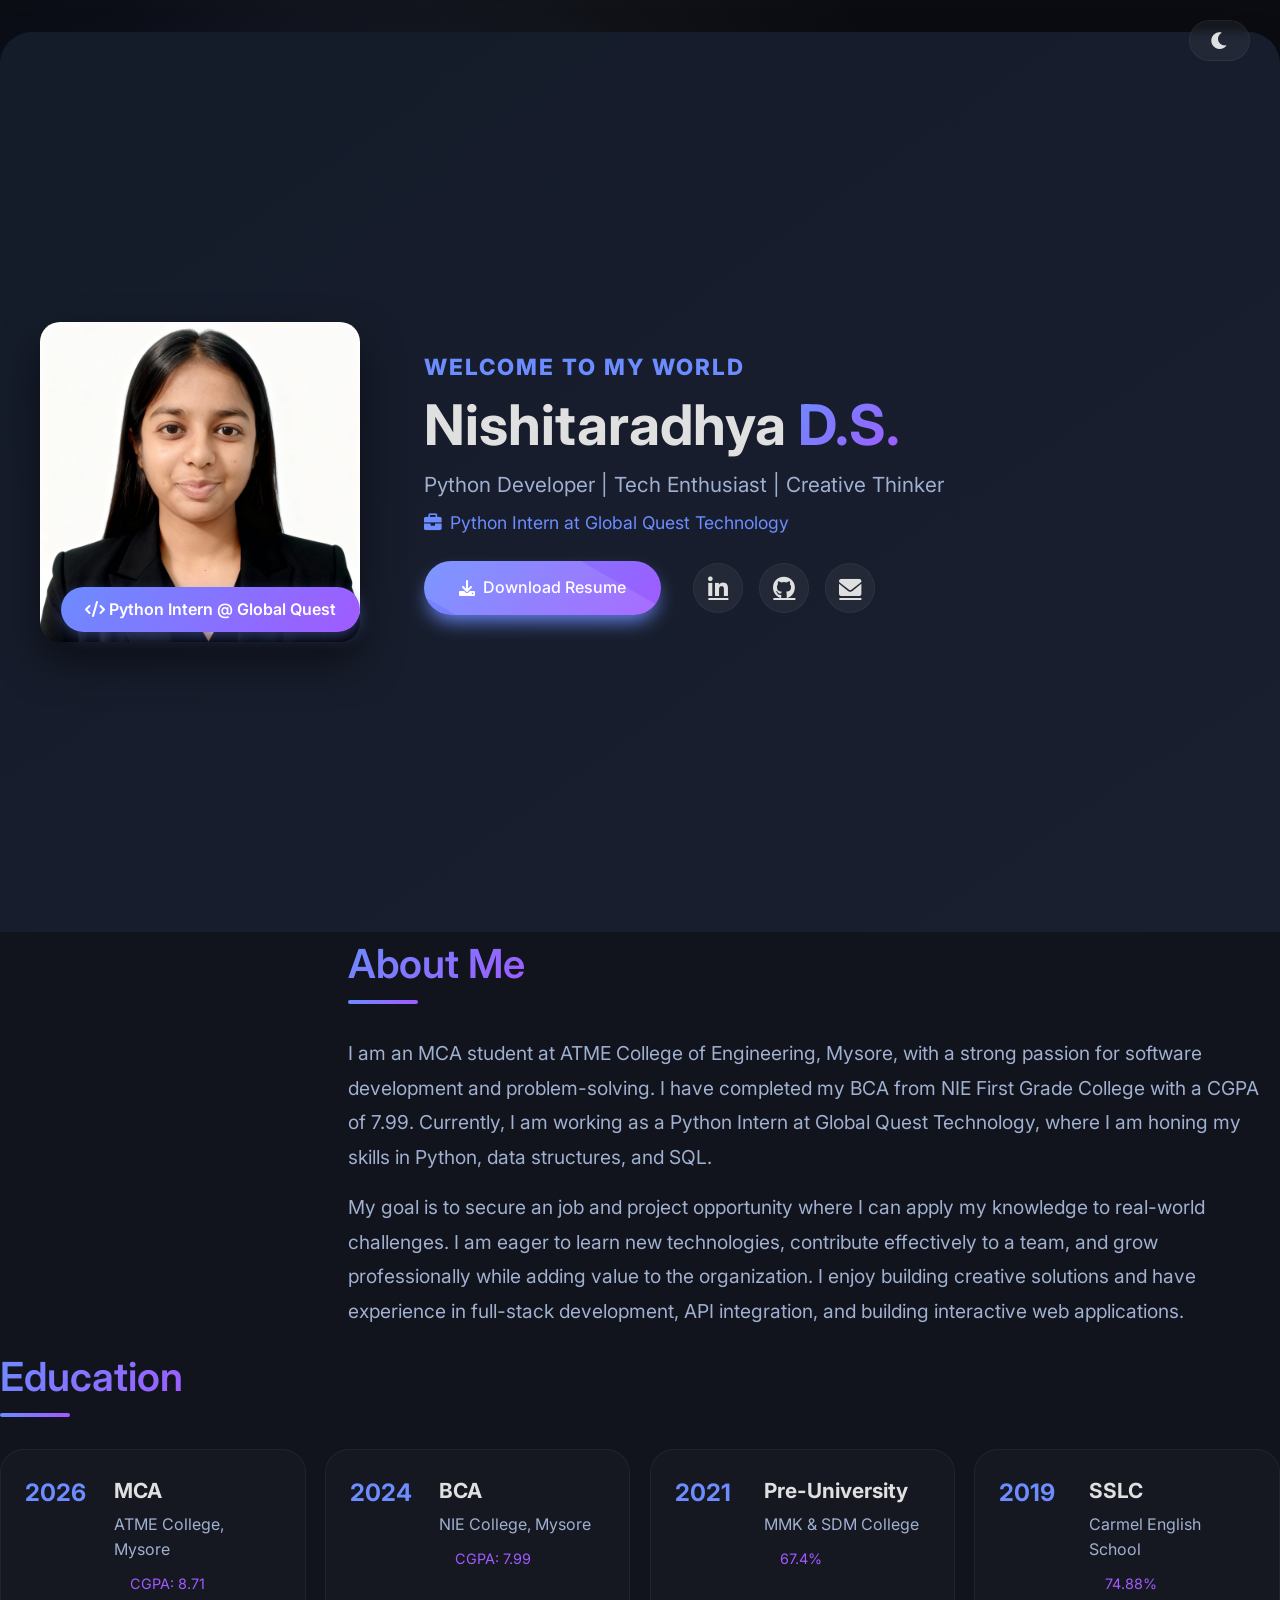
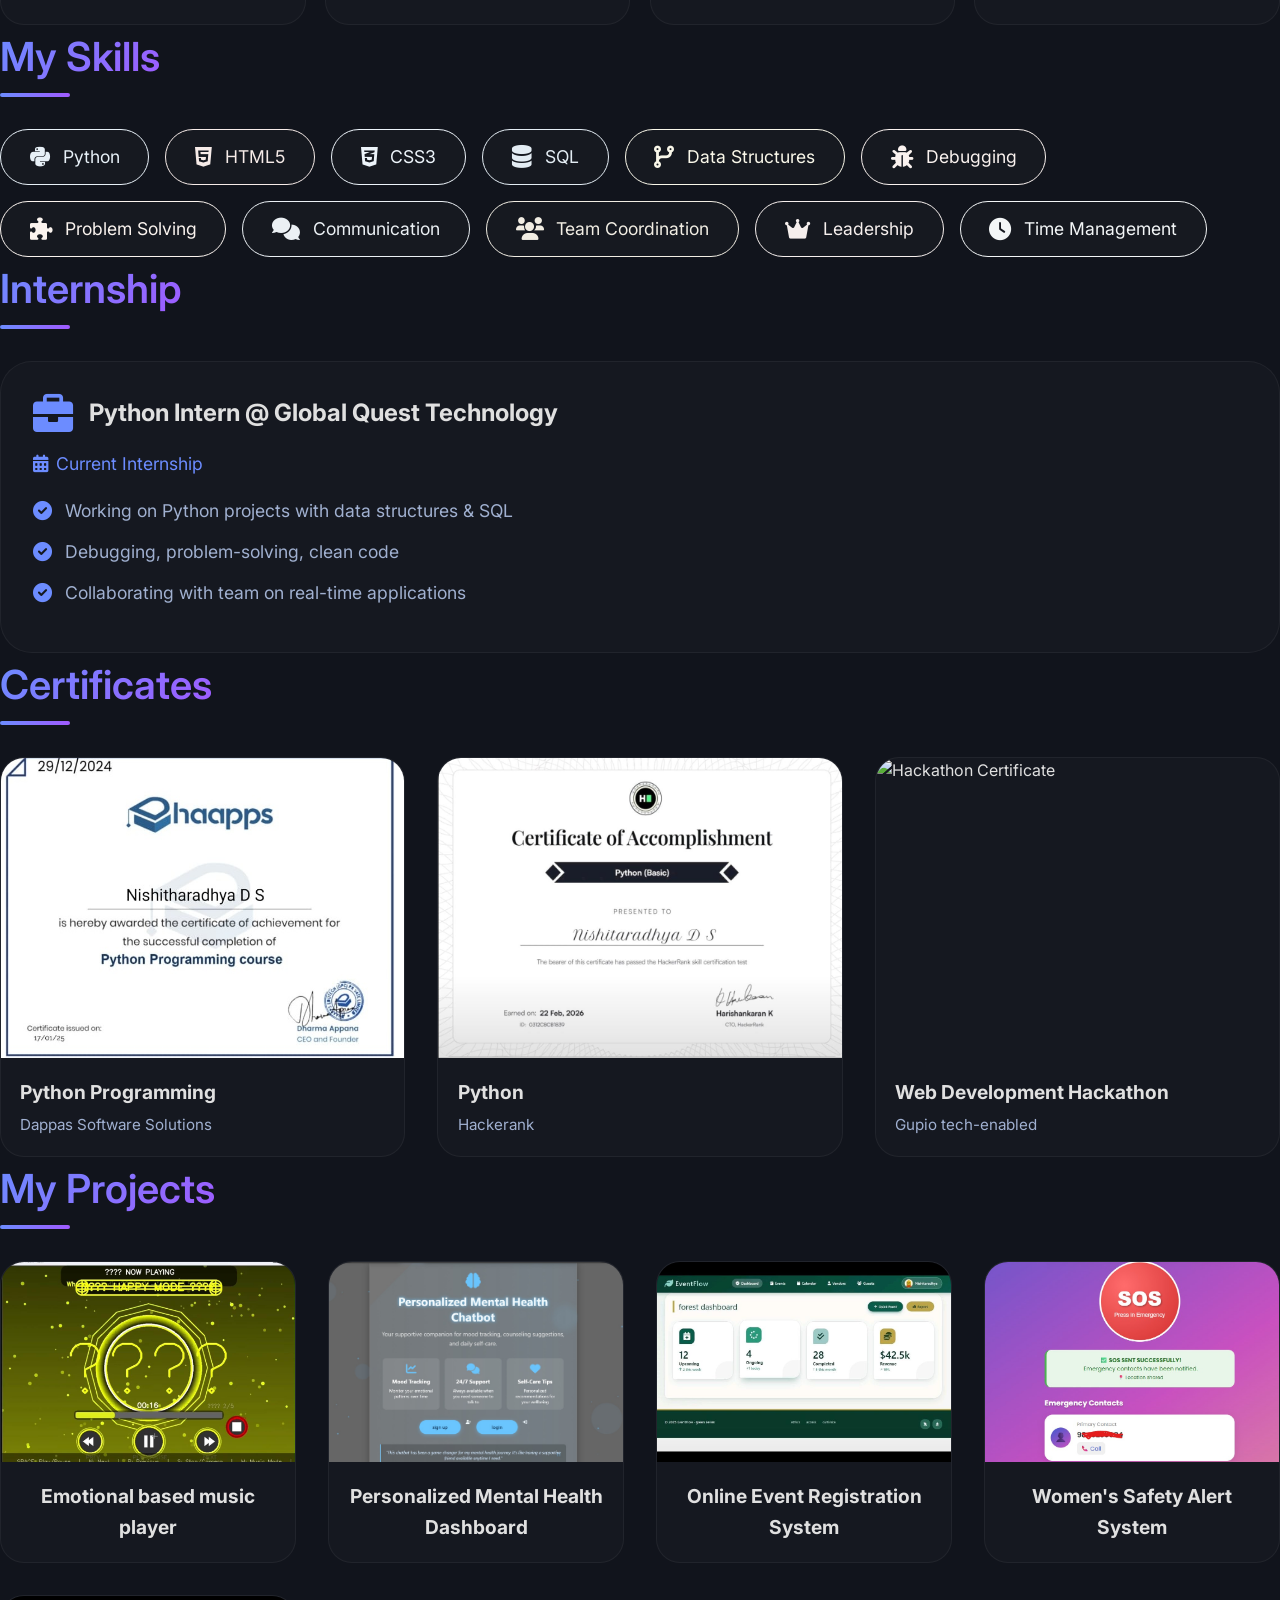
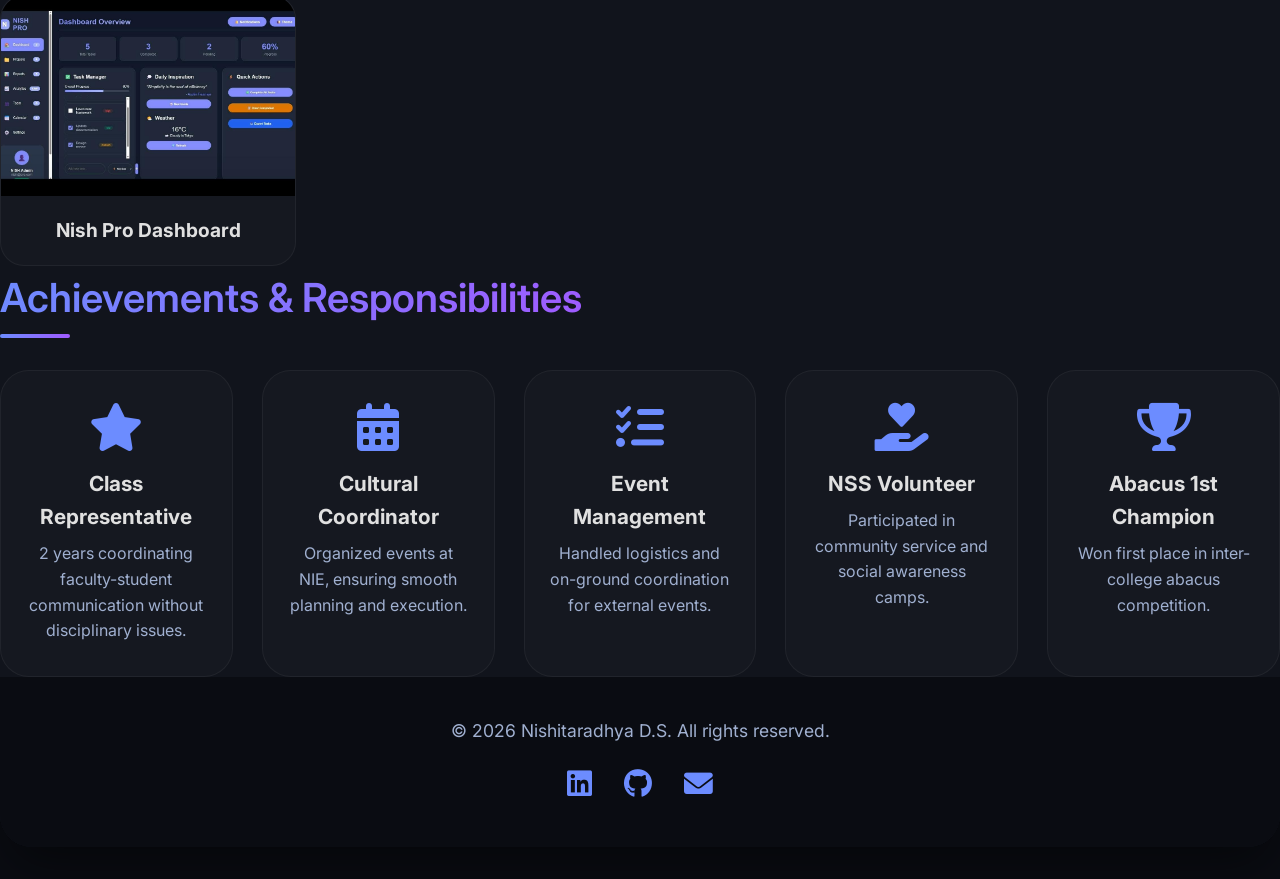
==== commit 297d5e24: "index.html" ====
--- a/index.html
+++ b/index.html
@@ -63,7 +63,7 @@
         <div class="about-text">
           <h2 class="section-title">About Me</h2>
           <p>I am an MCA student at ATME College of Engineering, Mysore, with a strong passion for software development and problem-solving. I have completed my BCA from NIE First Grade College with a CGPA of 7.99. Currently, I am working as a Python Intern at Global Quest Technology, where I am honing my skills in Python, data structures, and SQL.</p>
-          <p>My goal is to secure an internship or project opportunity where I can apply my knowledge to real-world challenges. I am eager to learn new technologies, contribute effectively to a team, and grow professionally while adding value to the organization. I enjoy building creative solutions and have experience in full-stack development, API integration, and building interactive web applications.</p>
+          <p>My goal is to secure an job and project opportunity where I can apply my knowledge to real-world challenges. I am eager to learn new technologies, contribute effectively to a team, and grow professionally while adding value to the organization. I enjoy building creative solutions and have experience in full-stack development, API integration, and building interactive web applications.</p>
         </div>
       </div>
     </section>
@@ -291,4 +291,5 @@
   <!-- JavaScript -->
   <script src="script.js"></script>
 </body>
-</html>+
+</html>
--- a/style.css
+++ b/style.css
@@ -1131,4 +1131,40 @@
   .projects-grid, .certificates-grid {
     grid-template-columns: 1fr;
   }
-}+
+}
+@media (max-width: 768px) {
+  /* existing rules... */
+  
+  /* Add these new rules */
+  .section {
+    padding-left: 1.5rem;
+    padding-right: 1.5rem;
+  }
+  
+  .about-text {
+    padding: 0 0.5rem; /* add a little extra horizontal padding */
+  }
+  
+  .hero {
+    padding-left: 1.5rem;
+    padding-right: 1.5rem;
+  }
+  
+  .hero-text {
+    padding: 0 0.5rem;
+  }
+  
+  .education-horizontal {
+    gap: 1rem;
+  }
+  
+  .edu-card {
+    padding: 1rem;
+  }
+  
+  /* If certificates are still touching edges */
+  .certificates-grid {
+    gap: 1rem;
+  }
+}
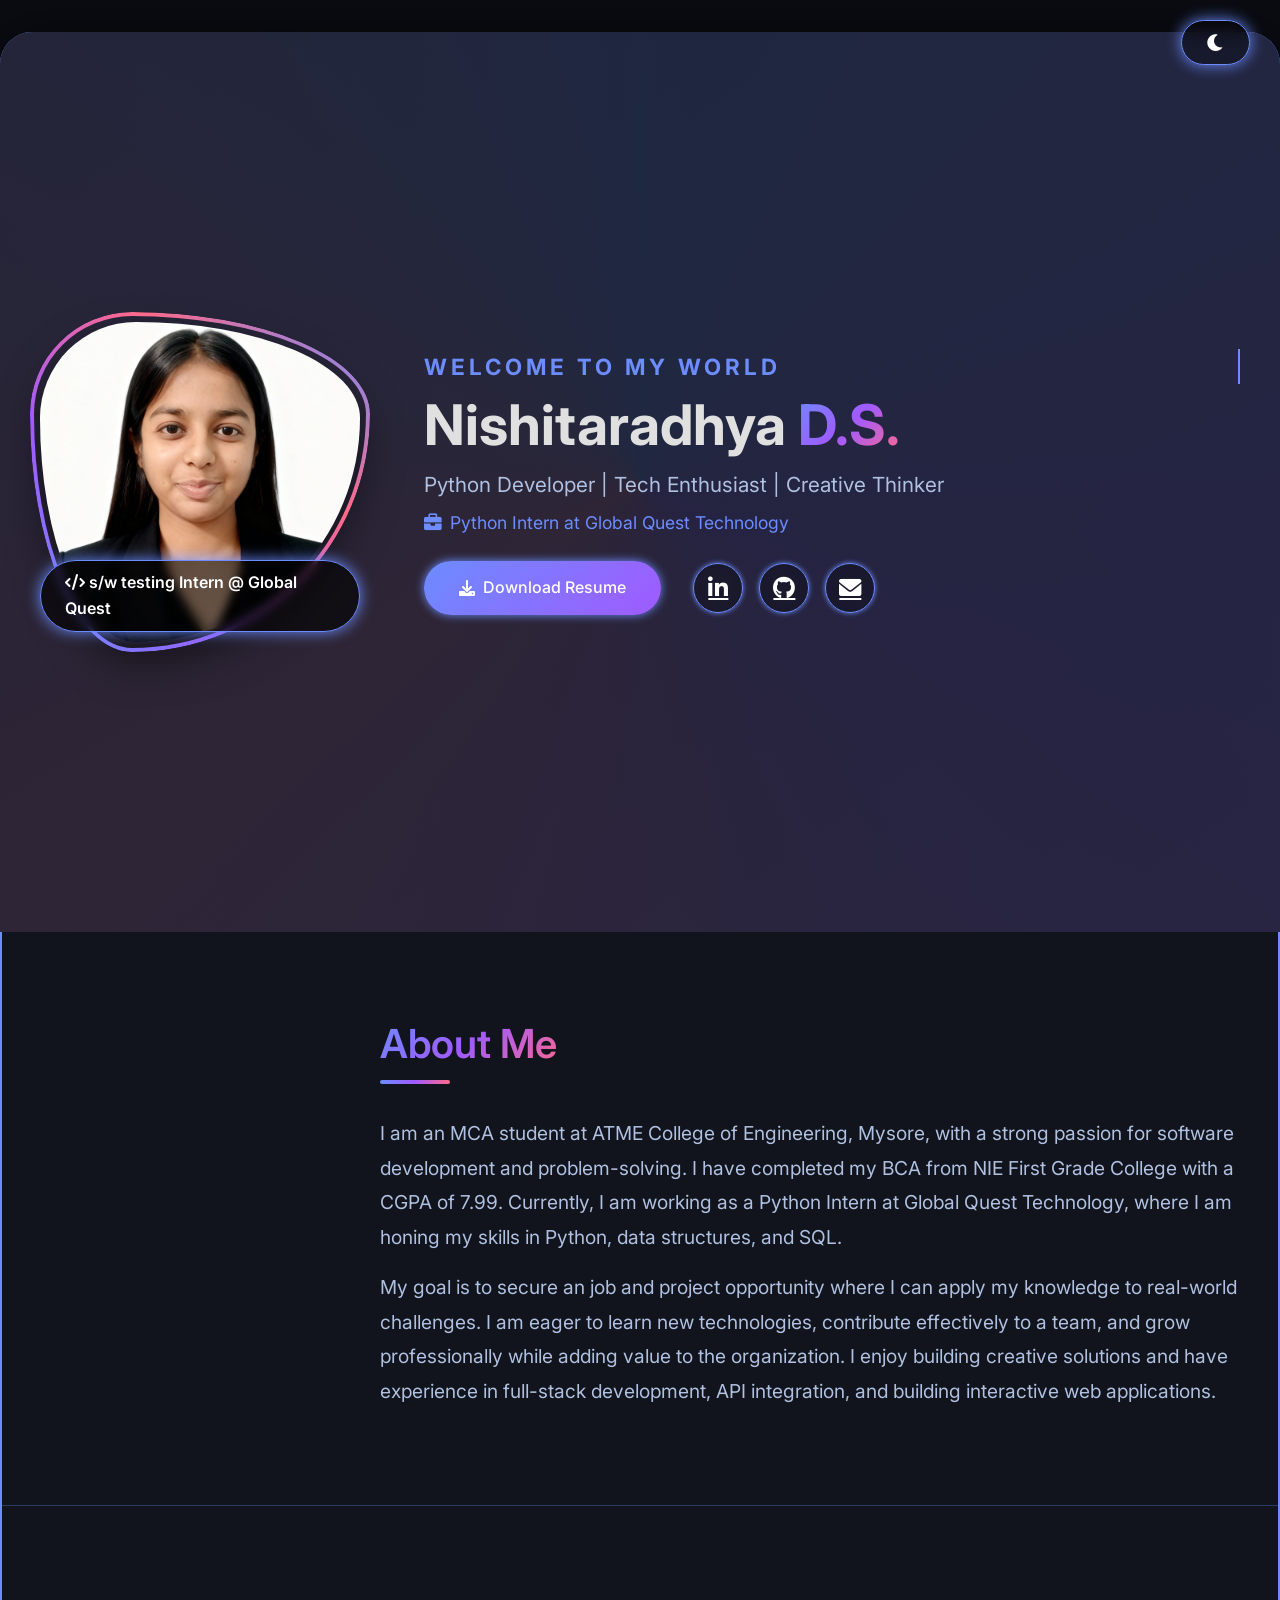
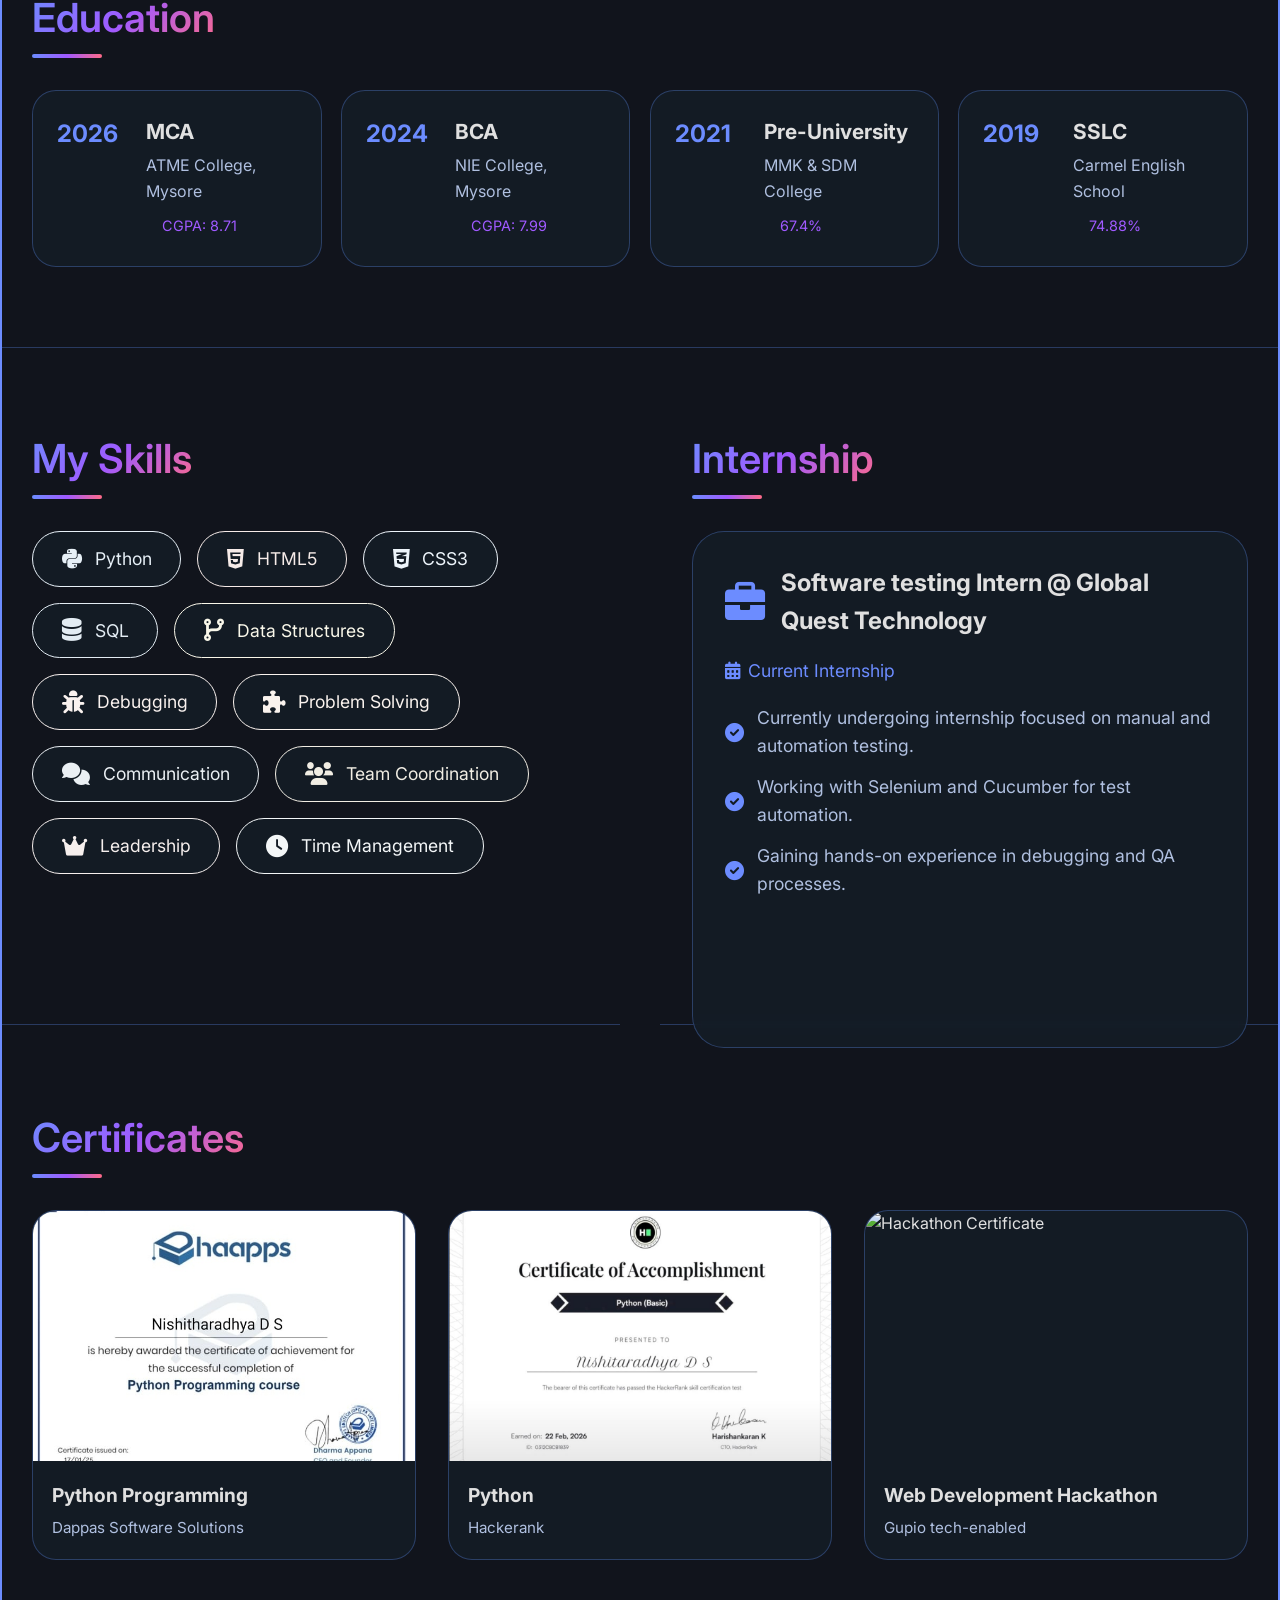
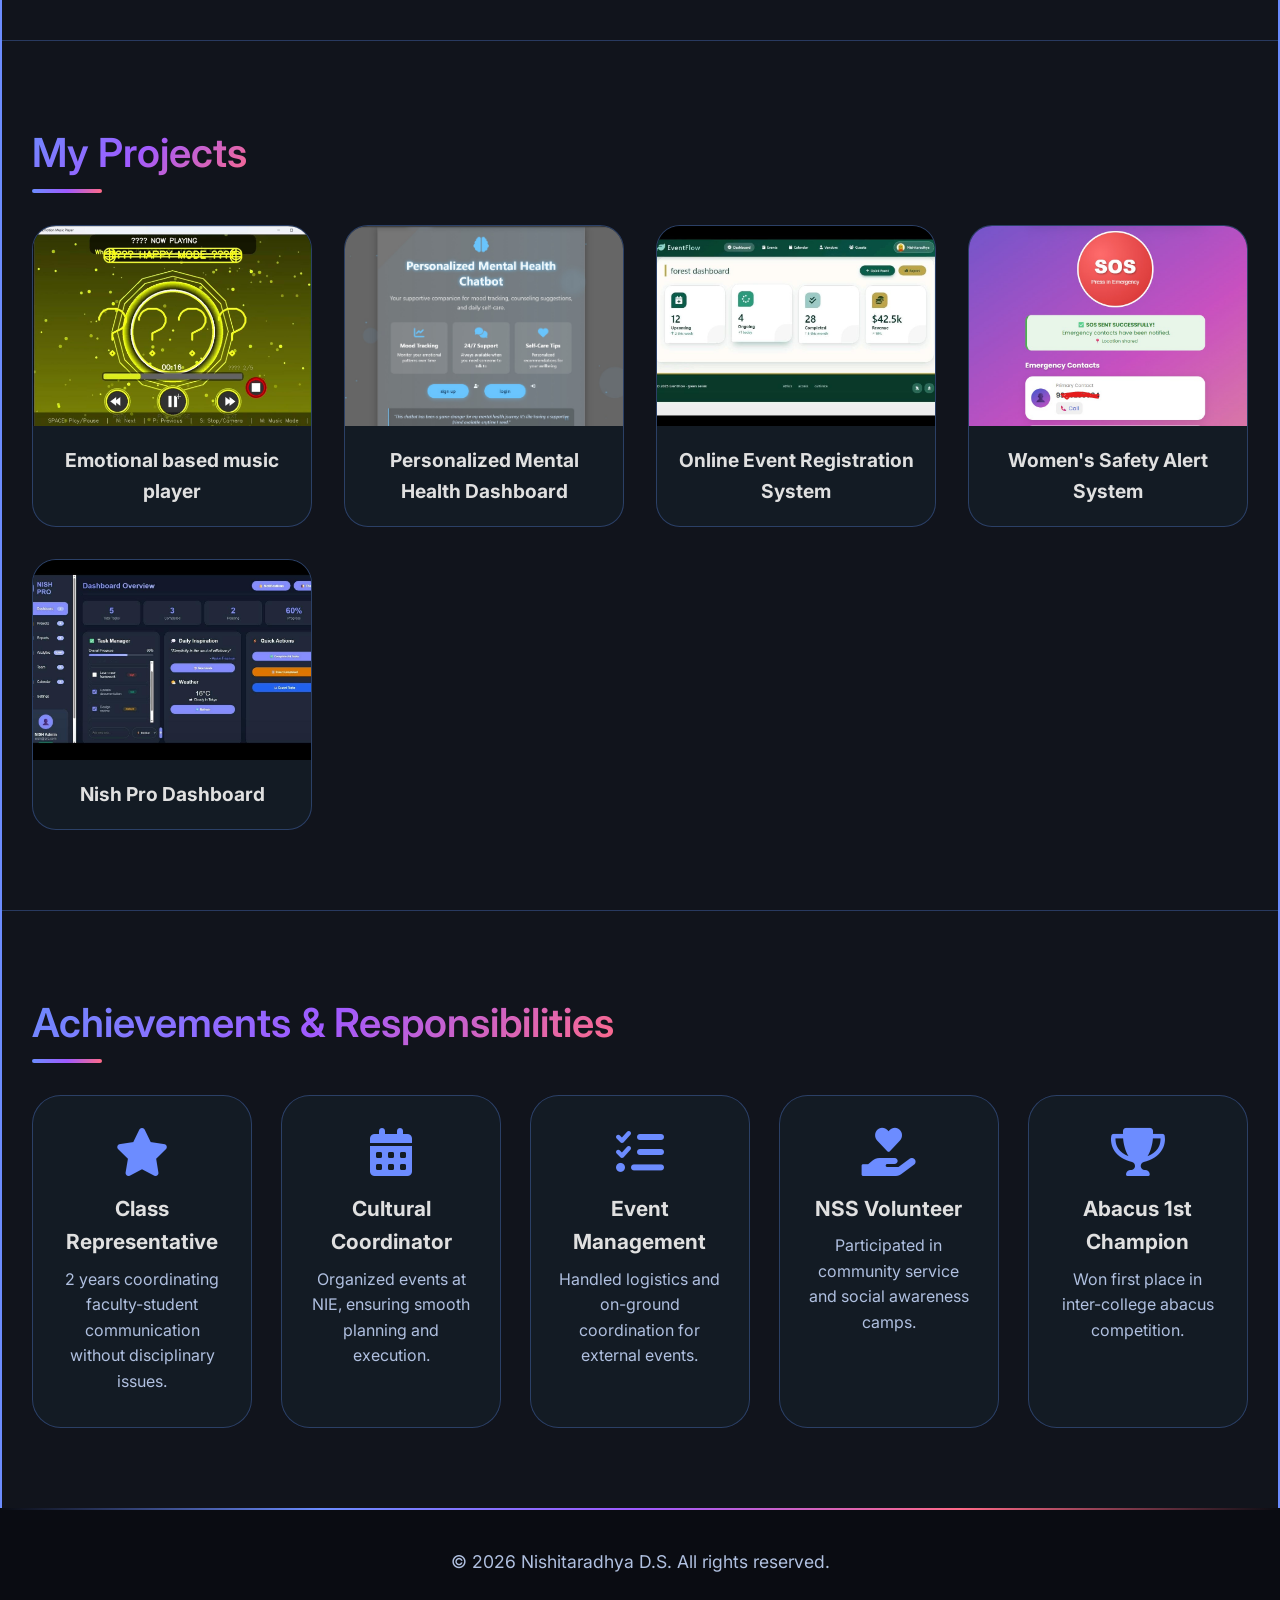
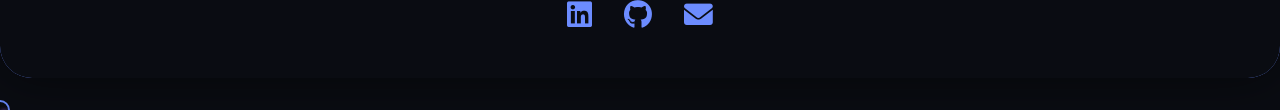
==== commit de565941: "index.html" ====
--- a/index.html
+++ b/index.html
@@ -33,7 +33,7 @@
               <div class="animated-border"></div>
             </div>
             <div class="profile-status">
-              <i class="fas fa-code"></i> Python Intern @ Global Quest
+              <i class="fas fa-code"></i> s/w testing Intern @ Global Quest
             </div>
           </div>
           <div class="hero-text">
@@ -133,13 +133,13 @@
         <div class="internship-card">
           <div class="internship-header">
             <i class="fas fa-briefcase internship-icon"></i>
-            <h3>Python Intern @ Global Quest Technology</h3>
+            <h3>Software testing Intern @ Global Quest Technology</h3>
           </div>
           <p class="place"><i class="fas fa-calendar-alt"></i> Current Internship</p>
           <ul>
-            <li><i class="fas fa-check-circle"></i> Working on Python projects with data structures & SQL</li>
-            <li><i class="fas fa-check-circle"></i> Debugging, problem-solving, clean code</li>
-            <li><i class="fas fa-check-circle"></i> Collaborating with team on real-time applications</li>
+            <li><i class="fas fa-check-circle"></i> Currently undergoing internship focused on manual and automation testing.</li>
+            <li><i class="fas fa-check-circle"></i>  Working with Selenium and Cucumber for test automation.</li>
+            <li><i class="fas fa-check-circle"></i>  Gaining hands-on experience in debugging and QA processes.</li>
           </ul>
         </div>
       </section>
--- a/style.css
+++ b/style.css
@@ -9,13 +9,14 @@
   --bg-body: #0a0c12;
   --bg-container: rgba(18, 22, 30, 0.95);
   --text-primary: #e0e0e0;
-  --text-secondary: #a0b0d0;
+  --text-secondary: #b0c0e0;
   --hero-gradient: linear-gradient(145deg, #141b29, #1a1f2f);
-  --card-bg: rgba(255, 255, 255, 0.02);
-  --border-color: rgba(255, 255, 255, 0.05);
+  --card-bg: rgba(20, 30, 40, 0.7);
+  --border-color: rgba(100, 150, 255, 0.3);
   --glow-color: #6c8cff;
   --glow-color-2: #a05aff;
-  --btn-bg: rgba(255, 255, 255, 0.05);
+  --glow-color-3: #ff6a88;
+  --btn-bg: rgba(255, 255, 255, 0.1);
   --footer-bg: #0a0c12;
 }
 
@@ -23,14 +24,35 @@
   --bg-body: #f0f4fa;
   --bg-container: rgba(255, 255, 255, 0.95);
   --text-primary: #1a1f2f;
-  --text-secondary: #4a5568;
+  --text-secondary: #2a3a5a;
   --hero-gradient: linear-gradient(145deg, #e0e7ff, #d1d5f0);
-  --card-bg: rgba(0, 0, 0, 0.02);
-  --border-color: rgba(0, 0, 0, 0.05);
+  --card-bg: rgba(255, 255, 255, 0.6);
+  --border-color: rgba(80, 100, 200, 0.4);
   --glow-color: #4f46e5;
   --glow-color-2: #7c3aed;
+  --glow-color-3: #ec4899;
   --btn-bg: rgba(0, 0, 0, 0.05);
   --footer-bg: #e0e7ff;
+}
+
+/* Light theme skill card fixes */
+body.light-theme .skill-card {
+  color: var(--text-primary);
+  border-color: rgba(0, 0, 0, 0.2);
+}
+
+body.light-theme .skill-card i {
+  color: var(--brand-color);
+}
+
+body.light-theme .skill-card:hover {
+  background: var(--brand-color);
+  color: white !important;
+  border-color: transparent;
+}
+
+body.light-theme .skill-card:hover i {
+  color: white;
 }
 
 body {
@@ -38,30 +60,37 @@
   color: var(--text-primary);
   line-height: 1.6;
   overflow-x: hidden;
-  transition: background 0.3s, color 0.3s;
-  cursor: url('data:image/svg+xml;utf8,<svg xmlns="http://www.w3.org/2000/svg" width="24" height="24" viewBox="0 0 24 24"><circle cx="12" cy="12" r="8" fill="%236c8cff" opacity="0.6"/></svg>') 12 12, auto;
-}
-
-/* ========== CURSOR TRAIL ========== */
+  transition: background 0.5s, color 0.3s;
+  cursor: none;
+}
+
+/* Custom cursor (optional) */
+.custom-cursor {
+  position: fixed;
+  width: 20px;
+  height: 20px;
+  border: 2px solid var(--glow-color);
+  border-radius: 50%;
+  pointer-events: none;
+  z-index: 9999;
+  transform: translate(-50%, -50%);
+  transition: width 0.2s, height 0.2s, border-color 0.2s;
+  mix-blend-mode: difference;
+}
+
 .cursor-trail {
   position: fixed;
   width: 8px;
   height: 8px;
-  background: var(--glow-color);
+  background: var(--glow-color-2);
   border-radius: 50%;
   pointer-events: none;
-  z-index: 9999;
+  z-index: 9998;
   opacity: 0.6;
-  transition: opacity 0.2s;
-  animation: cursorPulse 1.5s infinite;
-}
-
-@keyframes cursorPulse {
-  0%, 100% { transform: scale(1); opacity: 0.6; }
-  50% { transform: scale(1.5); opacity: 0.3; }
-}
-
-/* ========== FLOATING PARTICLES (enhanced) ========== */
+  filter: blur(2px);
+}
+
+/* Floating orbs background */
 .particles {
   position: fixed;
   top: 0;
@@ -70,63 +99,74 @@
   height: 100%;
   pointer-events: none;
   z-index: 0;
-  background: radial-gradient(circle at 20% 50%, rgba(108,140,255,0.15) 0%, transparent 50%),
-              radial-gradient(circle at 80% 80%, rgba(160,90,255,0.15) 0%, transparent 50%),
-              radial-gradient(circle at 40% 20%, rgba(255,255,255,0.05) 0%, transparent 40%);
-  animation: particleMove 25s infinite alternate, particlePulse 8s infinite;
-}
-
-@keyframes particleMove {
-  0% { background-position: 0% 0%, 0% 0%, 0% 0%; }
-  100% { background-position: 100% 100%, 80% 20%, 40% 60%; }
-}
-
-@keyframes particlePulse {
-  0%, 100% { opacity: 0.8; }
-  50% { opacity: 1; }
-}
-
-/* ========== THEME TOGGLE ========== */
+  overflow: hidden;
+}
+
+.particles::before,
+.particles::after {
+  content: '';
+  position: absolute;
+  width: 300px;
+  height: 300px;
+  background: radial-gradient(circle, var(--glow-color) 0%, transparent 70%);
+  border-radius: 50%;
+  filter: blur(60px);
+  opacity: 0.2;
+  animation: floatOrb 20s infinite alternate;
+}
+
+.particles::before {
+  top: 10%;
+  left: 10%;
+  animation-duration: 25s;
+}
+
+.particles::after {
+  bottom: 10%;
+  right: 10%;
+  background: radial-gradient(circle, var(--glow-color-2) 0%, transparent 70%);
+  animation-duration: 30s;
+}
+
+@keyframes floatOrb {
+  0% { transform: translate(0, 0) scale(1); }
+  100% { transform: translate(100px, -50px) scale(1.5); }
+}
+
+/* Theme toggle */
 .theme-toggle {
   position: fixed;
   top: 20px;
   right: 30px;
   z-index: 1000;
-  background: var(--btn-bg);
-  border: 1px solid var(--border-color);
+  background: rgba(0,0,0,0.3);
+  backdrop-filter: blur(10px);
+  border: 1px solid var(--glow-color);
   border-radius: 50px;
-  padding: 10px 20px;
+  padding: 12px 24px;
   cursor: pointer;
   display: flex;
   align-items: center;
-  gap: 10px;
-  backdrop-filter: blur(5px);
-  color: var(--text-primary);
+  gap: 12px;
+  color: white;
   font-size: 1.2rem;
   transition: 0.3s;
-  animation: float 3s ease-in-out infinite;
-}
-
-.theme-toggle i {
-  pointer-events: none;
-  transition: transform 0.5s;
-}
-
-.theme-toggle:hover i {
-  transform: rotate(360deg);
-}
-
-.theme-toggle .fa-sun {
-  display: none;
-}
-
-body.light-theme .theme-toggle .fa-sun {
-  display: inline;
-}
-
-body.light-theme .theme-toggle .fa-moon {
-  display: none;
-}
+  box-shadow: 0 0 15px var(--glow-color);
+  animation: toggleGlow 3s infinite;
+}
+
+@keyframes toggleGlow {
+  0%, 100% { box-shadow: 0 0 15px var(--glow-color); }
+  50% { box-shadow: 0 0 30px var(--glow-color-2), 0 0 60px var(--glow-color); }
+}
+
+.theme-toggle:hover {
+  transform: scale(1.1) rotate(2deg);
+}
+
+.theme-toggle .fa-sun { display: none; }
+body.light-theme .theme-toggle .fa-sun { display: inline; }
+body.light-theme .theme-toggle .fa-moon { display: none; }
 
 .container {
   max-width: 1400px;
@@ -135,26 +175,43 @@
   backdrop-filter: blur(10px);
   border-radius: 2rem;
   overflow: hidden;
-  box-shadow: 0 25px 50px -12px rgba(0, 0, 0, 0.5);
-  animation: fadeIn 1.2s ease-out;
+  box-shadow: 0 0 50px rgba(0,0,0,0.5), 0 0 0 2px var(--glow-color) inset;
   position: relative;
   z-index: 1;
-}
-
-@keyframes fadeIn {
-  0% { opacity: 0; transform: scale(0.98); }
-  100% { opacity: 1; transform: scale(1); }
-}
-
-/* ========== HERO SECTION ========== */
+  animation: containerPulse 5s infinite;
+}
+
+@keyframes containerPulse {
+  0%, 100% { box-shadow: 0 0 50px rgba(0,0,0,0.5), 0 0 0 2px var(--glow-color) inset; }
+  50% { box-shadow: 0 0 70px var(--glow-color), 0 0 0 4px var(--glow-color-2) inset; }
+}
+
+/* ========== HERO ========== */
 .hero {
   position: relative;
   background: var(--hero-gradient);
   padding: 4rem 2rem;
-  overflow: hidden;
   min-height: 100vh;
   display: flex;
   align-items: center;
+  overflow: hidden;
+}
+
+.hero::before {
+  content: '';
+  position: absolute;
+  top: -50%;
+  left: -50%;
+  width: 200%;
+  height: 200%;
+  background: conic-gradient(from 0deg, var(--glow-color), var(--glow-color-2), var(--glow-color-3), var(--glow-color));
+  animation: rotateBg 20s linear infinite;
+  opacity: 0.1;
+}
+
+@keyframes rotateBg {
+  0% { transform: rotate(0deg); }
+  100% { transform: rotate(360deg); }
 }
 
 .hero-content {
@@ -175,24 +232,24 @@
 .profile-wrapper {
   position: relative;
   flex-shrink: 0;
-  transition: transform 0.1s ease-out;
-  will-change: transform;
+  transition: transform 0.1s;
   z-index: 100;
 }
 
 .profile-img-container {
-  position: relative;
   width: 320px;
   height: 320px;
-  border-radius: 20px;
+  border-radius: 30% 70% 70% 30% / 30% 30% 70% 70%;
   overflow: hidden;
   box-shadow: 0 20px 40px rgba(0,0,0,0.5);
-  animation: profileGlow 3s infinite;
-}
-
-@keyframes profileGlow {
-  0%, 100% { box-shadow: 0 20px 40px rgba(0,0,0,0.5); }
-  50% { box-shadow: 0 20px 60px var(--glow-color); }
+  animation: morphShape 8s ease-in-out infinite, float 6s infinite;
+}
+
+@keyframes morphShape {
+  0%,100% { border-radius: 30% 70% 70% 30% / 30% 30% 70% 70%; }
+  25% { border-radius: 58% 42% 75% 25% / 76% 46% 54% 24%; }
+  50% { border-radius: 50% 50% 33% 67% / 55% 27% 73% 45%; }
+  75% { border-radius: 33% 67% 58% 42% / 63% 68% 32% 37%; }
 }
 
 .profile-img {
@@ -203,54 +260,33 @@
 
 .animated-border {
   position: absolute;
-  top: -5px;
-  left: -5px;
-  right: -5px;
-  bottom: -5px;
-  border-radius: 25px;
+  top: -10px;
+  left: -10px;
+  right: -10px;
+  bottom: -10px;
+  border-radius: inherit;
   border: 4px solid transparent;
-  background: linear-gradient(45deg, var(--glow-color), var(--glow-color-2), var(--glow-color)) border-box;
+  background: linear-gradient(45deg, var(--glow-color), var(--glow-color-2), var(--glow-color-3), var(--glow-color)) border-box;
   -webkit-mask: linear-gradient(#fff 0 0) padding-box, linear-gradient(#fff 0 0);
   -webkit-mask-composite: destination-out;
   mask-composite: exclude;
-  animation: rotateBorder 6s linear infinite, pulseBorder 2s ease-in-out infinite;
-  pointer-events: none;
-}
-
-@keyframes rotateBorder {
-  0% { transform: rotate(0deg); }
-  100% { transform: rotate(360deg); }
-}
-
-@keyframes pulseBorder {
-  0%, 100% { opacity: 0.6; filter: blur(0px); }
-  50% { opacity: 1; filter: blur(2px); }
+  animation: rotateBorder 8s linear infinite, pulseBorder 2s infinite;
 }
 
 .profile-status {
   position: absolute;
   bottom: 10px;
   right: 0;
-  background: linear-gradient(135deg, var(--glow-color), var(--glow-color-2));
+  background: rgba(0,0,0,0.6);
+  backdrop-filter: blur(5px);
   padding: 0.6rem 1.5rem;
   border-radius: 40px;
   font-size: 1rem;
   font-weight: 600;
   color: white;
-  box-shadow: 0 5px 15px rgba(108,140,255,0.4);
-  white-space: nowrap;
-  z-index: 101;
+  border: 1px solid var(--glow-color);
+  box-shadow: 0 0 15px var(--glow-color);
   animation: bounce 2s infinite, glowPulse 2s infinite;
-}
-
-@keyframes bounce {
-  0%, 100% { transform: translateY(0); }
-  50% { transform: translateY(-5px); }
-}
-
-@keyframes glowPulse {
-  0%, 100% { box-shadow: 0 5px 15px rgba(108,140,255,0.4); }
-  50% { box-shadow: 0 5px 25px rgba(108,140,255,0.8); }
 }
 
 .hero-text {
@@ -260,20 +296,23 @@
 
 .welcome-text {
   font-size: 1.4rem;
-  letter-spacing: 2px;
+  letter-spacing: 4px;
   text-transform: uppercase;
   color: var(--glow-color);
   margin-bottom: 0.5rem;
-  animation: slideInRight 0.8s ease, textGlow 3s infinite;
-}
-
-@keyframes textGlow {
-  0%, 100% { text-shadow: 0 0 8px var(--glow-color), 0 0 20px var(--glow-color-2); }
-  50% { text-shadow: 0 0 15px var(--glow-color), 0 0 30px var(--glow-color-2); }
-}
-
-.welcome-text strong {
-  font-weight: 800;
+  overflow: hidden;
+  white-space: nowrap;
+  border-right: 2px solid var(--glow-color);
+  animation: typewriter 3s steps(20) 1s 1 normal both, blinkCursor 0.75s step-end infinite;
+}
+
+@keyframes typewriter {
+  from { width: 0; }
+  to { width: 100%; }
+}
+@keyframes blinkCursor {
+  from, to { border-color: transparent; }
+  50% { border-color: var(--glow-color); }
 }
 
 .name {
@@ -281,25 +320,35 @@
   font-weight: 700;
   line-height: 1.2;
   margin-bottom: 0.5rem;
-  animation: slideInRight 0.8s 0.1s ease both;
-}
-
-@keyframes slideInRight {
-  from { opacity: 0; transform: translateX(40px); }
-  to { opacity: 1; transform: translateX(0); }
+  animation: glitch 1s infinite;
+}
+
+@keyframes glitch {
+  0%,100% { transform: translate(0); }
+  5% { transform: translate(-2px, 1px); }
+  10% { transform: translate(2px, -1px); }
+  15% { transform: translate(-1px, 2px); }
+  20% { transform: translate(1px, -2px); }
+  25% { transform: translate(0); }
 }
 
 .highlight {
-  background: linear-gradient(135deg, var(--glow-color), var(--glow-color-2));
+  background: linear-gradient(135deg, var(--glow-color), var(--glow-color-2), var(--glow-color-3));
   -webkit-background-clip: text;
   -webkit-text-fill-color: transparent;
+  animation: hueRotate 5s linear infinite;
+}
+
+@keyframes hueRotate {
+  0% { filter: hue-rotate(0deg); }
+  100% { filter: hue-rotate(360deg); }
 }
 
 .tagline {
   font-size: 1.3rem;
   color: var(--text-secondary);
   margin-bottom: 0.5rem;
-  animation: slideInRight 0.8s 0.2s ease both;
+  animation: slideInLeft 0.8s 0.2s both;
 }
 
 .internship-info {
@@ -309,7 +358,7 @@
   display: flex;
   align-items: center;
   gap: 0.5rem;
-  animation: slideInRight 0.8s 0.3s ease both;
+  animation: slideInRight 0.8s 0.3s both;
 }
 
 .hero-actions {
@@ -317,54 +366,55 @@
   align-items: center;
   gap: 2rem;
   flex-wrap: wrap;
-  animation: slideInRight 0.8s 0.4s ease both;
+  animation: fadeInUp 0.8s 0.4s both;
 }
 
 .btn {
-  background: var(--btn-bg);
-  border: 1px solid var(--border-color);
+  background: rgba(0,0,0,0.3);
+  backdrop-filter: blur(5px);
+  border: 1px solid var(--glow-color);
   padding: 0.9rem 2.2rem;
   border-radius: 40px;
-  color: var(--text-primary);
+  color: white;
   font-weight: 500;
   text-decoration: none;
   transition: 0.3s;
   display: inline-flex;
   align-items: center;
   gap: 0.5rem;
-  backdrop-filter: blur(5px);
   font-size: 1rem;
   cursor: pointer;
   position: relative;
   overflow: hidden;
+  box-shadow: 0 0 10px var(--glow-color);
 }
 
 .btn.primary {
   background: linear-gradient(135deg, var(--glow-color), var(--glow-color-2));
   border: none;
-  color: white;
-  box-shadow: 0 10px 20px -5px var(--glow-color);
-}
-
-.btn::after {
+}
+
+.btn::before {
   content: '';
   position: absolute;
-  top: -50%;
-  left: -60%;
-  width: 200%;
-  height: 200%;
-  background: rgba(255,255,255,0.1);
-  transform: rotate(30deg);
-  transition: left 0.5s;
-}
-
-.btn:hover::after {
-  left: 100%;
+  top: 50%;
+  left: 50%;
+  width: 0;
+  height: 0;
+  border-radius: 50%;
+  background: rgba(255,255,255,0.3);
+  transform: translate(-50%, -50%);
+  transition: width 0.5s, height 0.5s;
+}
+
+.btn:hover::before {
+  width: 300px;
+  height: 300px;
 }
 
 .btn:hover {
   transform: translateY(-3px) scale(1.05);
-  box-shadow: 0 15px 25px -8px var(--glow-color);
+  box-shadow: 0 0 30px var(--glow-color);
 }
 
 .social-links {
@@ -376,32 +426,32 @@
   width: 50px;
   height: 50px;
   border-radius: 50%;
-  background: var(--btn-bg);
+  background: rgba(0,0,0,0.3);
+  backdrop-filter: blur(5px);
   display: inline-flex;
   align-items: center;
   justify-content: center;
-  color: var(--text-primary);
+  color: white;
   font-size: 1.4rem;
   transition: 0.3s;
-  backdrop-filter: blur(5px);
-  border: 1px solid var(--border-color);
-  cursor: pointer;
+  border: 1px solid var(--glow-color);
+  box-shadow: 0 0 5px var(--glow-color);
   animation: socialPulse 2s infinite;
 }
 
 @keyframes socialPulse {
-  0%, 100% { transform: scale(1); }
-  50% { transform: scale(1.05); }
+  0%,100% { transform: scale(1); box-shadow: 0 0 5px var(--glow-color); }
+  50% { transform: scale(1.1); box-shadow: 0 0 20px var(--glow-color); }
 }
 
 .social-links a:hover {
   background: var(--glow-color);
-  color: white;
-  transform: scale(1.2) rotate(5deg);
-  animation: none;
-}
-
-/* ========== ABOUT SECTION ========== */
+  color: black;
+  transform: rotate(360deg) scale(1.2);
+  box-shadow: 0 0 30px var(--glow-color);
+}
+
+/* ========== ABOUT ========== */
 .about-container {
   display: flex;
   align-items: center;
@@ -413,23 +463,17 @@
   flex-shrink: 0;
   width: 300px;
   height: 300px;
-  border-radius: 10px;
+  border-radius: 30% 70% 70% 30% / 30% 30% 70% 70%;
   overflow: hidden;
   box-shadow: 0 15px 30px rgba(0,0,0,0.3);
+  transform: rotate(-5deg) scale(0.8);
   opacity: 0;
-  transform: translateX(-30px);
-  transition: opacity 0.8s ease, transform 0.8s ease;
-  animation: float 6s ease-in-out infinite;
+  transition: all 0.8s cubic-bezier(0.34, 1.56, 0.64, 1);
 }
 
 .section.visible .about-photo-wrapper {
   opacity: 1;
-  transform: translateX(0);
-}
-
-@keyframes float {
-  0%, 100% { transform: translateY(0) translateX(0); }
-  50% { transform: translateY(-10px) translateX(0); }
+  transform: rotate(0) scale(1);
 }
 
 .about-img {
@@ -447,20 +491,17 @@
   font-size: 1.2rem;
   line-height: 1.8;
   margin-bottom: 1rem;
-}
-
-.section.visible .about-text h2,
+  opacity: 0;
+  transform: translateX(50px);
+  transition: all 0.6s;
+}
+
 .section.visible .about-text p {
-  animation: slideInRight 0.8s ease forwards;
-}
-
-.section.visible .about-text p:nth-of-type(1) {
-  animation-delay: 0.1s;
-}
-
-.section.visible .about-text p:nth-of-type(2) {
-  animation-delay: 0.2s;
-}
+  opacity: 1;
+  transform: translateX(0);
+}
+.section.visible .about-text p:nth-child(1) { transition-delay: 0.1s; }
+.section.visible .about-text p:nth-child(2) { transition-delay: 0.2s; }
 
 /* ========== SECTION TITLES ========== */
 .section-title {
@@ -469,15 +510,16 @@
   margin-bottom: 2.5rem;
   position: relative;
   display: inline-block;
-  background: linear-gradient(135deg, var(--glow-color), var(--glow-color-2));
+  background: linear-gradient(135deg, var(--glow-color), var(--glow-color-2), var(--glow-color-3));
   -webkit-background-clip: text;
   -webkit-text-fill-color: transparent;
-  animation: titlePulse 3s infinite;
-}
-
-@keyframes titlePulse {
-  0%, 100% { transform: scale(1); }
-  50% { transform: scale(1.02); }
+  animation: titleGlitch 5s infinite;
+}
+
+@keyframes titleGlitch {
+  0%,100% { transform: skew(0); }
+  2% { transform: skew(2deg); text-shadow: -2px 0 red, 2px 0 blue; }
+  4% { transform: skew(0); }
 }
 
 .section-title::after {
@@ -487,14 +529,78 @@
   left: 0;
   width: 70px;
   height: 4px;
-  background: linear-gradient(90deg, var(--glow-color), var(--glow-color-2));
+  background: linear-gradient(90deg, var(--glow-color), var(--glow-color-2), var(--glow-color-3));
   border-radius: 2px;
-  animation: lineWidth 3s infinite;
-}
-
-@keyframes lineWidth {
-  0%, 100% { width: 70px; }
-  50% { width: 100px; }
+  animation: lineMove 3s infinite;
+}
+
+@keyframes lineMove {
+  0%,100% { width: 70px; left: 0; }
+  50% { width: 100px; left: 20px; }
+}
+
+/* ========== SECTIONS BASE ========== */
+.section {
+  padding: 5rem 2rem;
+  border-bottom: 1px solid var(--border-color);
+  opacity: 0;
+  transform: perspective(600px) rotateX(5deg) translateY(30px);
+  transform-origin: top;
+  transition: opacity 0.8s, transform 0.8s;
+}
+
+.section.visible {
+  opacity: 1;
+  transform: perspective(600px) rotateX(0) translateY(0);
+}
+
+/* Different 3D entrances for each section type (optional) */
+.education.section.visible {
+  animation: flipIn 0.8s ease forwards;
+}
+.skills.section.visible {
+  animation: slideIn3D 0.8s ease forwards;
+}
+.certificates.section.visible {
+  animation: rotateIn 0.8s ease forwards;
+}
+.projects.section.visible {
+  animation: zoomIn3D 0.8s ease forwards;
+}
+.achievements.section.visible {
+  animation: swingIn 0.8s ease forwards;
+}
+
+@keyframes flipIn {
+  0% { opacity: 0; transform: perspective(400px) rotateX(15deg) translateY(30px); }
+  100% { opacity: 1; transform: perspective(400px) rotateX(0) translateY(0); }
+}
+
+@keyframes slideIn3D {
+  0% { opacity: 0; transform: perspective(400px) translateZ(-100px) translateX(-30px); }
+  100% { opacity: 1; transform: perspective(400px) translateZ(0) translateX(0); }
+}
+
+@keyframes rotateIn {
+  0% { opacity: 0; transform: perspective(400px) rotateY(15deg) translateY(30px); }
+  100% { opacity: 1; transform: perspective(400px) rotateY(0) translateY(0); }
+}
+
+@keyframes zoomIn3D {
+  0% { opacity: 0; transform: perspective(400px) scale3d(0.8, 0.8, 0.8) translateY(30px); }
+  100% { opacity: 1; transform: perspective(400px) scale3d(1, 1, 1) translateY(0); }
+}
+
+@keyframes swingIn {
+  0% { opacity: 0; transform: perspective(400px) rotateX(-10deg) rotateY(10deg) translateY(30px); }
+  100% { opacity: 1; transform: perspective(400px) rotateX(0) rotateY(0) translateY(0); }
+}
+
+/* ========== ROW (two columns) ========== */
+.row {
+  display: grid;
+  grid-template-columns: 1fr 1fr;
+  gap: 2.5rem;
 }
 
 /* ========== EDUCATION ========== */
@@ -510,26 +616,28 @@
   display: flex;
   gap: 1.2rem;
   background: var(--card-bg);
+  backdrop-filter: blur(5px);
   padding: 1.5rem;
   border-radius: 1.5rem;
   transition: 0.4s;
   border: 1px solid var(--border-color);
   min-width: 180px;
-  animation: floatCard 5s ease-in-out infinite;
+  transform-style: preserve-3d;
+  perspective: 500px;
   cursor: pointer;
-}
-
-@keyframes floatCard {
-  0%, 100% { transform: translateY(0) rotate(0deg); }
-  25% { transform: translateY(-5px) rotate(0.5deg); }
-  75% { transform: translateY(5px) rotate(-0.5deg); }
+  animation: cardFloat 5s infinite;
+}
+
+@keyframes cardFloat {
+  0%,100% { transform: translateY(0) rotateX(0); }
+  25% { transform: translateY(-5px) rotateX(2deg); }
+  75% { transform: translateY(5px) rotateX(-2deg); }
 }
 
 .edu-card:hover {
-  transform: translateY(-10px) scale(1.03) rotateX(2deg);
-  background: rgba(255,255,255,0.05);
+  transform: rotateY(10deg) rotateX(5deg) scale(1.05);
   border-color: var(--glow-color);
-  box-shadow: 0 15px 25px -8px var(--glow-color);
+  box-shadow: 0 20px 30px -8px var(--glow-color);
 }
 
 .edu-year {
@@ -537,6 +645,11 @@
   font-weight: 700;
   color: var(--glow-color);
   min-width: 70px;
+  transition: transform 0.3s;
+}
+
+.edu-card:hover .edu-year {
+  transform: scale(1.2) rotate(5deg);
 }
 
 .edu-detail h3 {
@@ -569,7 +682,8 @@
 
 .skill-card {
   background: var(--card-bg);
-  border: 1px solid var(--border-color);
+  backdrop-filter: blur(5px);
+  border: 1px solid var(--brand-color);
   padding: 0.8rem 1.8rem;
   border-radius: 50px;
   display: inline-flex;
@@ -577,15 +691,14 @@
   gap: 0.8rem;
   font-size: 1.1rem;
   transition: 0.4s;
-  animation: popIn 0.5s ease backwards;
   color: var(--brand-color);
-  border-color: var(--brand-color);
   cursor: pointer;
   position: relative;
   overflow: hidden;
-}
-
-@keyframes popIn {
+  animation: skillPop 0.5s ease backwards;
+}
+
+@keyframes skillPop {
   0% { transform: scale(0); }
   80% { transform: scale(1.1); }
   100% { transform: scale(1); }
@@ -594,36 +707,37 @@
 .skill-card::before {
   content: '';
   position: absolute;
-  top: -50%;
-  left: -50%;
-  width: 200%;
-  height: 200%;
+  top: var(--y, 50%);
+  left: var(--x, 50%);
+  width: 0;
+  height: 0;
+  border-radius: 50%;
   background: radial-gradient(circle, var(--brand-color) 0%, transparent 70%);
-  opacity: 0;
-  transition: opacity 0.3s;
-  pointer-events: none;
+  transition: width 0.3s, height 0.3s;
+  transform: translate(-50%, -50%);
+}
+
+.skill-card:hover::before {
+  width: 200px;
+  height: 200px;
 }
 
 .skill-card:hover {
-  background: var(--brand-color);
-  color: white !important;
-  transform: translateY(-5px) scale(1.08) rotate(1deg);
-  box-shadow: 0 10px 20px -5px var(--brand-color), 0 0 15px var(--brand-color);
+  color: white;
   border-color: transparent;
-}
-
-.skill-card:hover::before {
-  opacity: 0.3;
+  box-shadow: 0 0 30px var(--brand-color);
+  transform: translateY(-5px) scale(1.08);
 }
 
 .skill-card i {
   font-size: 1.4rem;
-  animation: iconPulse 2s infinite;
-}
-
-@keyframes iconPulse {
-  0%, 100% { transform: scale(1); }
-  50% { transform: scale(1.1); }
+  animation: iconWiggle 2s infinite;
+}
+
+@keyframes iconWiggle {
+  0%,100% { transform: rotate(0); }
+  25% { transform: rotate(5deg); }
+  75% { transform: rotate(-5deg); }
 }
 
 /* ========== CERTIFICATES ========== */
@@ -632,109 +746,53 @@
   grid-template-columns: repeat(auto-fit, minmax(280px, 1fr));
   gap: 2rem;
 }
-
 .cert-card {
   background: var(--card-bg);
+  backdrop-filter: blur(5px);
   border-radius: 1.5rem;
   overflow: hidden;
   border: 1px solid var(--border-color);
   transition: 0.4s;
-  animation: cardFadeIn 0.6s ease backwards;
   cursor: pointer;
-  position: relative;
-}
-
-.cert-card:nth-child(1) { animation-delay: 0.1s; }
-.cert-card:nth-child(2) { animation-delay: 0.2s; }
-.cert-card:nth-child(3) { animation-delay: 0.3s; }
-
-@keyframes cardFadeIn {
-  from { opacity: 0; transform: translateY(30px); }
-  to { opacity: 1; transform: translateY(0); }
-}
-
-.cert-card::after {
-  content: '';
-  position: absolute;
-  inset: -2px;
-  border-radius: 1.5rem;
-  padding: 2px;
-  background: linear-gradient(45deg, transparent, var(--glow-color), transparent);
-  -webkit-mask: linear-gradient(#fff 0 0) content-box, linear-gradient(#fff 0 0);
-  -webkit-mask-composite: destination-out;
-  mask-composite: exclude;
   opacity: 0;
-  transition: opacity 0.3s;
-  pointer-events: none;
-}
-
-.cert-card:hover::after {
+  transform: translateX(80px);
+  transition: opacity 0.8s ease, transform 0.8s ease, box-shadow 0.3s;
+}
+.section.visible .cert-card {
   opacity: 1;
-}
+  transform: translateX(0);
+}
+.section.visible .cert-card:nth-child(1) { transition-delay: 0.1s; }
+.section.visible .cert-card:nth-child(2) { transition-delay: 0.2s; }
+.section.visible .cert-card:nth-child(3) { transition-delay: 0.3s; }
 
 .cert-card:hover {
-  transform: translateY(-10px) scale(1.02) rotate(0.5deg);
+  transform: scale(1.05) rotate(1deg);
   border-color: var(--glow-color);
-  box-shadow: 0 20px 30px -10px var(--glow-color);
-}
-
+  box-shadow: 0 20px 30px -8px var(--glow-color);
+}
 .cert-img-container {
   position: relative;
-  height: 300px;
-  overflow: hidden;
-}
-
+  height: 250px;
+  overflow: hidden;
+}
 .cert-img {
   width: 100%;
   height: 100%;
   object-fit: cover;
-  transition: transform 0.6s cubic-bezier(0.25, 0.46, 0.45, 0.94);
-}
-
+  transition: transform 0.5s;
+}
 .cert-card:hover .cert-img {
-  transform: scale(1.15);
-}
-
-.cert-overlay {
-  position: absolute;
-  top: 0;
-  left: 0;
-  width: 100%;
-  height: 100%;
-  background: linear-gradient(to top, rgba(0,0,0,0.8), transparent);
-  display: flex;
-  align-items: flex-end;
-  justify-content: center;
-  padding: 1rem;
-  opacity: 0;
-  transition: opacity 0.3s ease, transform 0.3s;
-  color: white;
-  font-weight: 600;
-  transform: translateY(20px);
-}
-
-.cert-card:hover .cert-overlay {
-  opacity: 1;
-  transform: translateY(0);
-}
-
-.cert-overlay span {
-  background: var(--glow-color);
-  padding: 0.3rem 1rem;
-  border-radius: 30px;
-  font-size: 0.9rem;
-  animation: pulse 1.5s infinite;
+  transform: scale(1.1);
 }
 
 .cert-info {
   padding: 1.2rem;
 }
-
 .cert-info h3 {
   font-size: 1.2rem;
   margin-bottom: 0.3rem;
 }
-
 .cert-info p {
   color: var(--text-secondary);
   font-size: 0.95rem;
@@ -743,15 +801,15 @@
 /* ========== INTERNSHIP ========== */
 .internship-card {
   background: var(--card-bg);
+  backdrop-filter: blur(5px);
   padding: 2rem;
   border-radius: 2rem;
   border: 1px solid var(--border-color);
   transition: 0.4s;
   height: 100%;
+  position: relative;
+  overflow: hidden;
   animation: cardFadeIn 0.6s ease 0.2s backwards;
-  position: relative;
-  overflow: hidden;
-  cursor: pointer;
 }
 
 .internship-card::before {
@@ -761,20 +819,25 @@
   left: -50%;
   width: 200%;
   height: 200%;
-  background: radial-gradient(circle, rgba(108,140,255,0.2) 0%, transparent 70%);
+  background: conic-gradient(from 0deg, var(--glow-color), var(--glow-color-2), transparent);
+  animation: rotateConic 10s linear infinite;
   opacity: 0;
-  transition: opacity 0.5s;
-  pointer-events: none;
+  transition: opacity 0.3s;
+}
+
+@keyframes rotateConic {
+  0% { transform: rotate(0deg); }
+  100% { transform: rotate(360deg); }
+}
+
+.internship-card:hover::before {
+  opacity: 0.3;
 }
 
 .internship-card:hover {
+  transform: translateY(-10px) scale(1.02);
   border-color: var(--glow-color);
-  transform: translateY(-10px) scale(1.02);
-  box-shadow: 0 20px 30px -10px var(--glow-color);
-}
-
-.internship-card:hover::before {
-  opacity: 1;
+  box-shadow: 0 0 40px var(--glow-color);
 }
 
 .internship-header {
@@ -791,7 +854,7 @@
 }
 
 .internship-card:hover .internship-icon {
-  transform: scale(1.2) rotate(10deg);
+  transform: rotate(360deg) scale(1.2);
 }
 
 .internship-header h3 {
@@ -840,98 +903,71 @@
   grid-template-columns: repeat(auto-fit, minmax(280px, 1fr));
   gap: 2rem;
 }
-
 .project-card {
   background: var(--card-bg);
+  backdrop-filter: blur(5px);
   border-radius: 1.5rem;
   overflow: hidden;
+  border: 1px solid var(--border-color);
   transition: 0.4s;
-  border: 1px solid var(--border-color);
-  animation: cardFadeIn 0.6s ease backwards;
   cursor: pointer;
-  position: relative;
-}
-
-.project-card:nth-child(1) { animation-delay: 0.1s; }
-.project-card:nth-child(2) { animation-delay: 0.2s; }
-.project-card:nth-child(3) { animation-delay: 0.3s; }
-.project-card:nth-child(4) { animation-delay: 0.4s; }
-.project-card:nth-child(5) { animation-delay: 0.5s; }
-
-.project-card::after {
-  content: '';
-  position: absolute;
-  inset: -2px;
-  border-radius: 1.5rem;
-  padding: 2px;
-  background: linear-gradient(45deg, transparent, var(--glow-color), var(--glow-color-2), transparent);
-  -webkit-mask: linear-gradient(#fff 0 0) content-box, linear-gradient(#fff 0 0);
-  -webkit-mask-composite: destination-out;
-  mask-composite: exclude;
   opacity: 0;
-  transition: opacity 0.3s;
-  pointer-events: none;
-}
-
-.project-card:hover::after {
+  transform: translateX(80px);
+  transition: opacity 0.8s ease, transform 0.8s ease, box-shadow 0.3s;
+}
+.section.visible .project-card {
   opacity: 1;
-}
+  transform: translateX(0);
+}
+.section.visible .project-card:nth-child(1) { transition-delay: 0.1s; }
+.section.visible .project-card:nth-child(2) { transition-delay: 0.2s; }
+.section.visible .project-card:nth-child(3) { transition-delay: 0.3s; }
+.section.visible .project-card:nth-child(4) { transition-delay: 0.4s; }
+.section.visible .project-card:nth-child(5) { transition-delay: 0.5s; }
 
 .project-card:hover {
-  transform: translateY(-12px) scale(1.03);
+  transform: scale(1.05) rotate(1deg);
   border-color: var(--glow-color);
-  box-shadow: 0 25px 35px -10px var(--glow-color);
-}
-
+  box-shadow: 0 20px 30px -8px var(--glow-color);
+}
 .project-img-container {
   position: relative;
   height: 200px;
   overflow: hidden;
 }
-
 .project-img {
   width: 100%;
   height: 100%;
   object-fit: cover;
-  transition: transform 0.6s cubic-bezier(0.25, 0.46, 0.45, 0.94);
-}
-
+  transition: transform 0.5s;
+}
 .project-card:hover .project-img {
-  transform: scale(1.15);
-}
-
+  transform: scale(1.1);
+}
 .project-overlay {
   position: absolute;
   top: 0;
   left: 0;
   width: 100%;
   height: 100%;
-  background: rgba(0,0,0,0.85);
+  background: rgba(0,0,0,0.8);
   color: white;
   display: flex;
   flex-direction: column;
   align-items: center;
   justify-content: center;
-  padding: 1.5rem;
+  padding: 1rem;
   text-align: center;
   opacity: 0;
-  transition: opacity 0.4s ease, transform 0.3s;
-  pointer-events: none;
-  font-size: 1rem;
-  line-height: 1.5;
-  transform: scale(0.9);
-}
-
+  transition: opacity 0.3s;
+  backdrop-filter: blur(3px);
+}
 .project-card:hover .project-overlay {
   opacity: 1;
-  pointer-events: auto;
-  transform: scale(1);
-}
-
+}
 .project-overlay p {
   margin-bottom: 1rem;
 }
-
 .project-github {
   display: inline-flex;
   align-items: center;
@@ -943,32 +979,12 @@
   text-decoration: none;
   font-size: 0.9rem;
   transition: 0.3s;
-  cursor: pointer;
-  position: relative;
-  overflow: hidden;
-}
-
-.project-github::after {
-  content: '';
-  position: absolute;
-  top: -50%;
-  left: -60%;
-  width: 200%;
-  height: 200%;
-  background: rgba(255,255,255,0.2);
-  transform: rotate(30deg);
-  transition: left 0.5s;
-}
-
-.project-github:hover::after {
-  left: 100%;
-}
-
+}
 .project-github:hover {
   background: var(--glow-color-2);
-  transform: scale(1.05);
-}
-
+  transform: scale(1.1);
+  box-shadow: 0 0 20px var(--glow-color);
+}
 .project-card h3 {
   padding: 1.2rem;
   font-size: 1.2rem;
@@ -984,6 +1000,7 @@
 
 .achievement-card {
   background: var(--card-bg);
+  backdrop-filter: blur(5px);
   padding: 2rem 1.5rem;
   border-radius: 1.8rem;
   border: 1px solid var(--border-color);
@@ -991,8 +1008,8 @@
   transition: 0.4s;
   position: relative;
   overflow: hidden;
+  cursor: pointer;
   animation: cardFadeIn 0.6s ease backwards;
-  cursor: pointer;
 }
 
 .achievement-card:nth-child(1) { animation-delay: 0.1s; }
@@ -1004,42 +1021,40 @@
 .achievement-card::before {
   content: '';
   position: absolute;
-  top: -50%;
-  left: -50%;
-  width: 200%;
-  height: 200%;
-  background: radial-gradient(circle, rgba(108,140,255,0.2) 0%, transparent 70%);
+  top: 0;
+  left: 0;
+  width: 100%;
+  height: 100%;
+  background: repeating-linear-gradient(45deg, var(--glow-color) 0px, var(--glow-color) 2px, transparent 2px, transparent 10px);
   opacity: 0;
-  transition: opacity 0.5s;
-  pointer-events: none;
+  transition: opacity 0.3s;
+}
+
+.achievement-card:hover::before {
+  opacity: 0.2;
 }
 
 .achievement-card:hover {
   transform: translateY(-10px) scale(1.03);
   border-color: var(--glow-color);
-  box-shadow: 0 20px 30px -10px var(--glow-color);
-}
-
-.achievement-card:hover::before {
-  opacity: 1;
+  box-shadow: 0 0 30px var(--glow-color);
 }
 
 .achievement-card i {
   font-size: 3rem;
   color: var(--glow-color);
   margin-bottom: 1rem;
-  transition: transform 0.4s;
-  animation: iconBounce 2s infinite;
-}
-
-@keyframes iconBounce {
-  0%, 100% { transform: translateY(0); }
-  50% { transform: translateY(-5px); }
+  animation: spinSlow 10s linear infinite;
+}
+
+@keyframes spinSlow {
+  from { transform: rotate(0); }
+  to { transform: rotate(360deg); }
 }
 
 .achievement-card:hover i {
-  transform: scale(1.3) rotate(5deg);
   animation: none;
+  transform: scale(1.5);
 }
 
 .achievement-card h3 {
@@ -1058,8 +1073,18 @@
   padding: 2.5rem;
   text-align: center;
   color: var(--text-secondary);
-  transition: background 0.3s;
   font-size: 1.1rem;
+  position: relative;
+}
+
+footer::before {
+  content: '';
+  position: absolute;
+  top: 0;
+  left: 0;
+  width: 100%;
+  height: 2px;
+  background: linear-gradient(90deg, transparent, var(--glow-color), var(--glow-color-2), var(--glow-color-3), transparent);
 }
 
 .footer-links {
@@ -1073,98 +1098,74 @@
   color: var(--glow-color);
   font-size: 1.8rem;
   transition: 0.3s;
-  cursor: pointer;
   display: inline-block;
-  animation: footerPulse 2s infinite;
-}
-
-@keyframes footerPulse {
-  0%, 100% { transform: scale(1); }
-  50% { transform: scale(1.1); }
 }
 
 .footer-links a:hover {
-  transform: translateY(-8px) rotate(5deg) scale(1.2);
+  transform: translateY(-8px) scale(1.3);
   color: var(--glow-color-2);
-  animation: none;
-  text-shadow: 0 0 15px var(--glow-color);
-}
-
-/* ========== RESPONSIVE ========== */
+  text-shadow: 0 0 20px var(--glow-color);
+}
+
+/* ========== MOBILE RESPONSIVE ========== */
 @media (max-width: 768px) {
   .hero {
+    padding: 2rem 1rem;
     min-height: auto;
+  }
+  .profile-img-container {
+    width: 200px;
+    height: 200px;
+  }
+  .name {
+    font-size: 2.2rem;
+  }
+  .section {
     padding: 3rem 1rem;
   }
-  .hero-main {
+  .section-title {
+    font-size: 2rem;
+  }
+  .about-photo-wrapper {
+    width: 200px;
+    height: 200px;
+  }
+  .row {
+    grid-template-columns: 1fr;
+    gap: 1.5rem;
+  }
+  .education-horizontal {
+    justify-content: center;
+  }
+  .edu-card {
+    flex: 1 1 160px;
+    padding: 1rem;
+  }
+  .certificates-grid,
+  .projects-grid,
+  .achievements-grid {
+    grid-template-columns: 1fr;
+    gap: 1rem;
+  }
+  .internship-header {
     flex-direction: column;
     text-align: center;
-    gap: 2rem;
-  }
-  .profile-img-container {
-    width: 250px;
-    height: 250px;
-  }
-  .hero-text {
-    text-align: center;
-  }
-  .hero-actions {
-    justify-content: center;
-  }
-  .section-title {
-    font-size: 2rem;
-  }
-  .about-container {
-    flex-direction: column;
-    text-align: center;
-  }
-  .about-photo-wrapper {
-    width: 250px;
-    height: 250px;
-  }
-  .education-horizontal {
-    justify-content: center;
-  }
-  .row {
-    grid-template-columns: 1fr;
-  }
-  .projects-grid, .certificates-grid {
-    grid-template-columns: 1fr;
-  }
-
-}
-@media (max-width: 768px) {
-  /* existing rules... */
-  
-  /* Add these new rules */
-  .section {
-    padding-left: 1.5rem;
-    padding-right: 1.5rem;
-  }
-  
-  .about-text {
-    padding: 0 0.5rem; /* add a little extra horizontal padding */
-  }
-  
-  .hero {
-    padding-left: 1.5rem;
-    padding-right: 1.5rem;
-  }
-  
-  .hero-text {
-    padding: 0 0.5rem;
-  }
-  
-  .education-horizontal {
-    gap: 1rem;
-  }
-  
-  .edu-card {
-    padding: 1rem;
-  }
-  
-  /* If certificates are still touching edges */
-  .certificates-grid {
-    gap: 1rem;
-  }
-}
+  }
+  .footer-links a {
+    font-size: 1.5rem;
+  }
+}
+
+/* ========== TOUCH DEVICE FEEDBACK ========== */
+@media (hover: none) and (pointer: coarse) {
+  .edu-card:active,
+  .skill-card:active,
+  .cert-card:active,
+  .project-card:active,
+  .achievement-card:active {
+    transform: scale(0.98);
+  }
+}
+
+
+
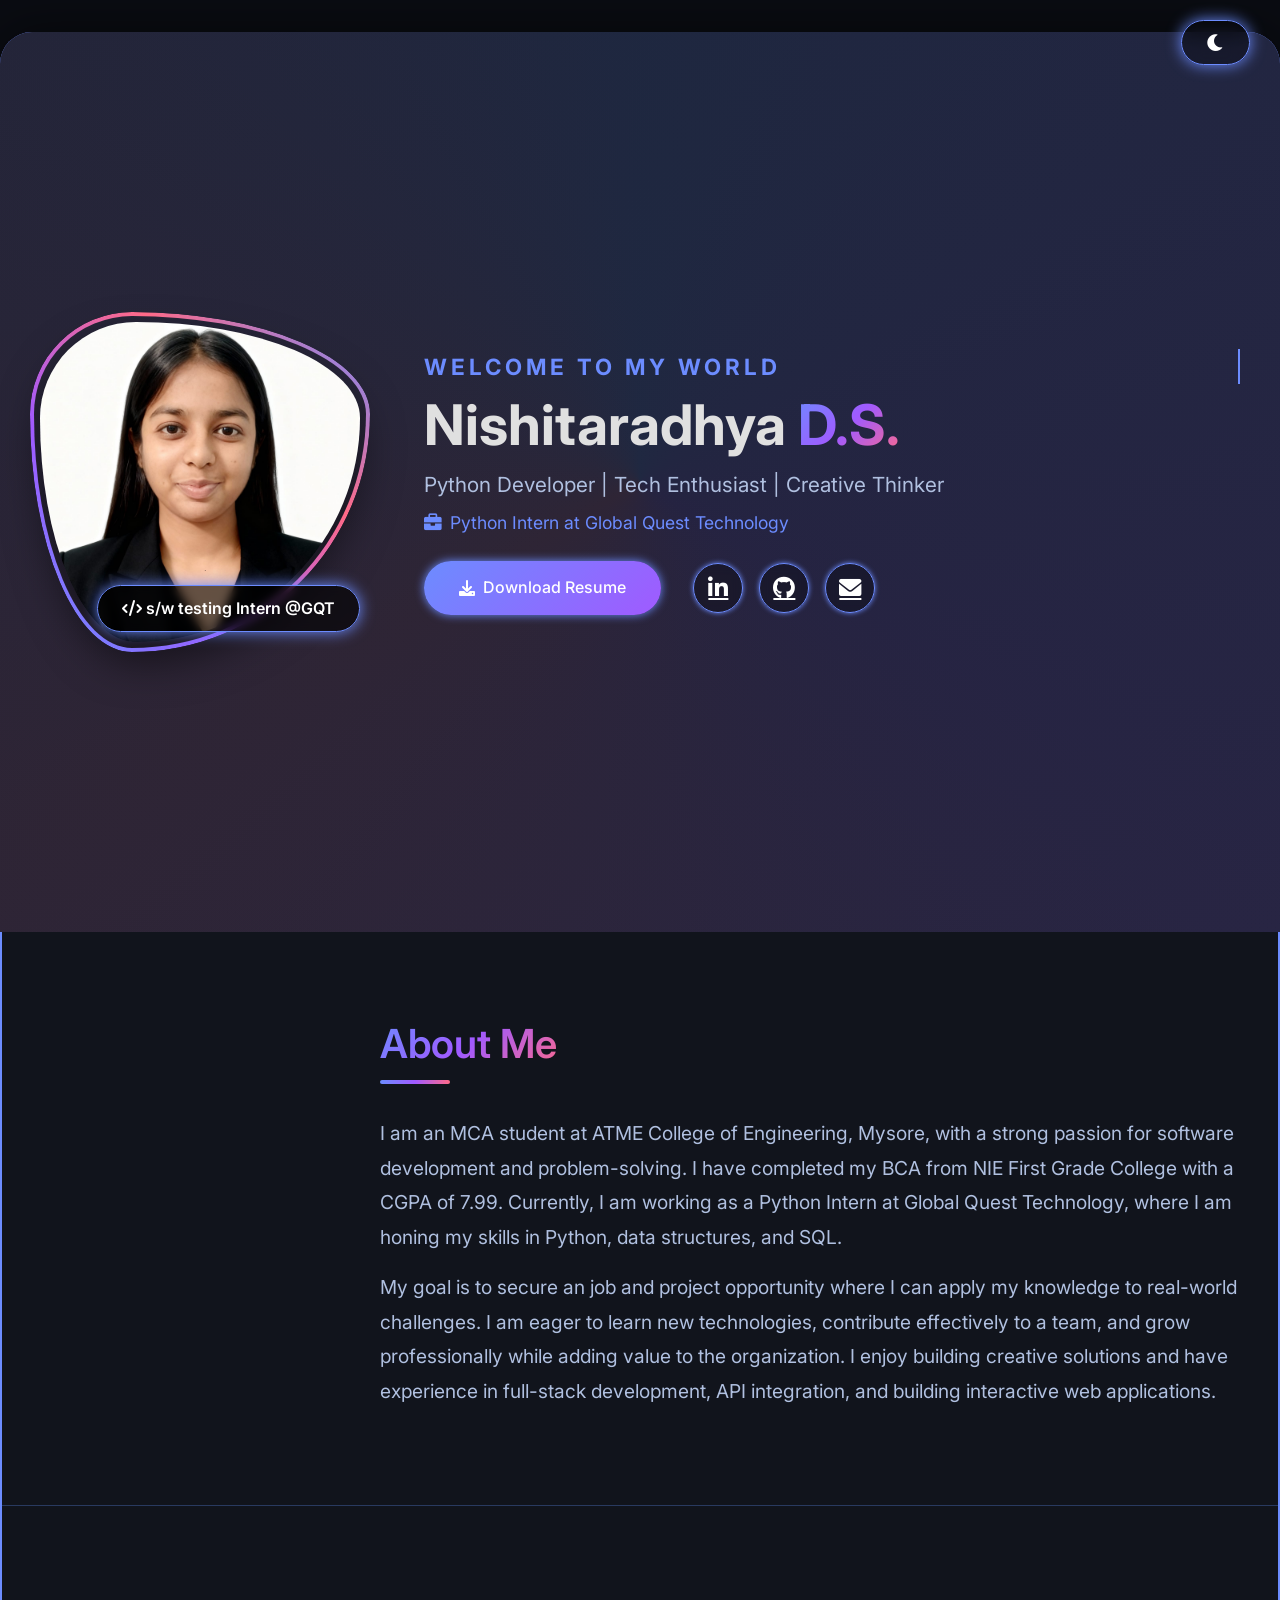
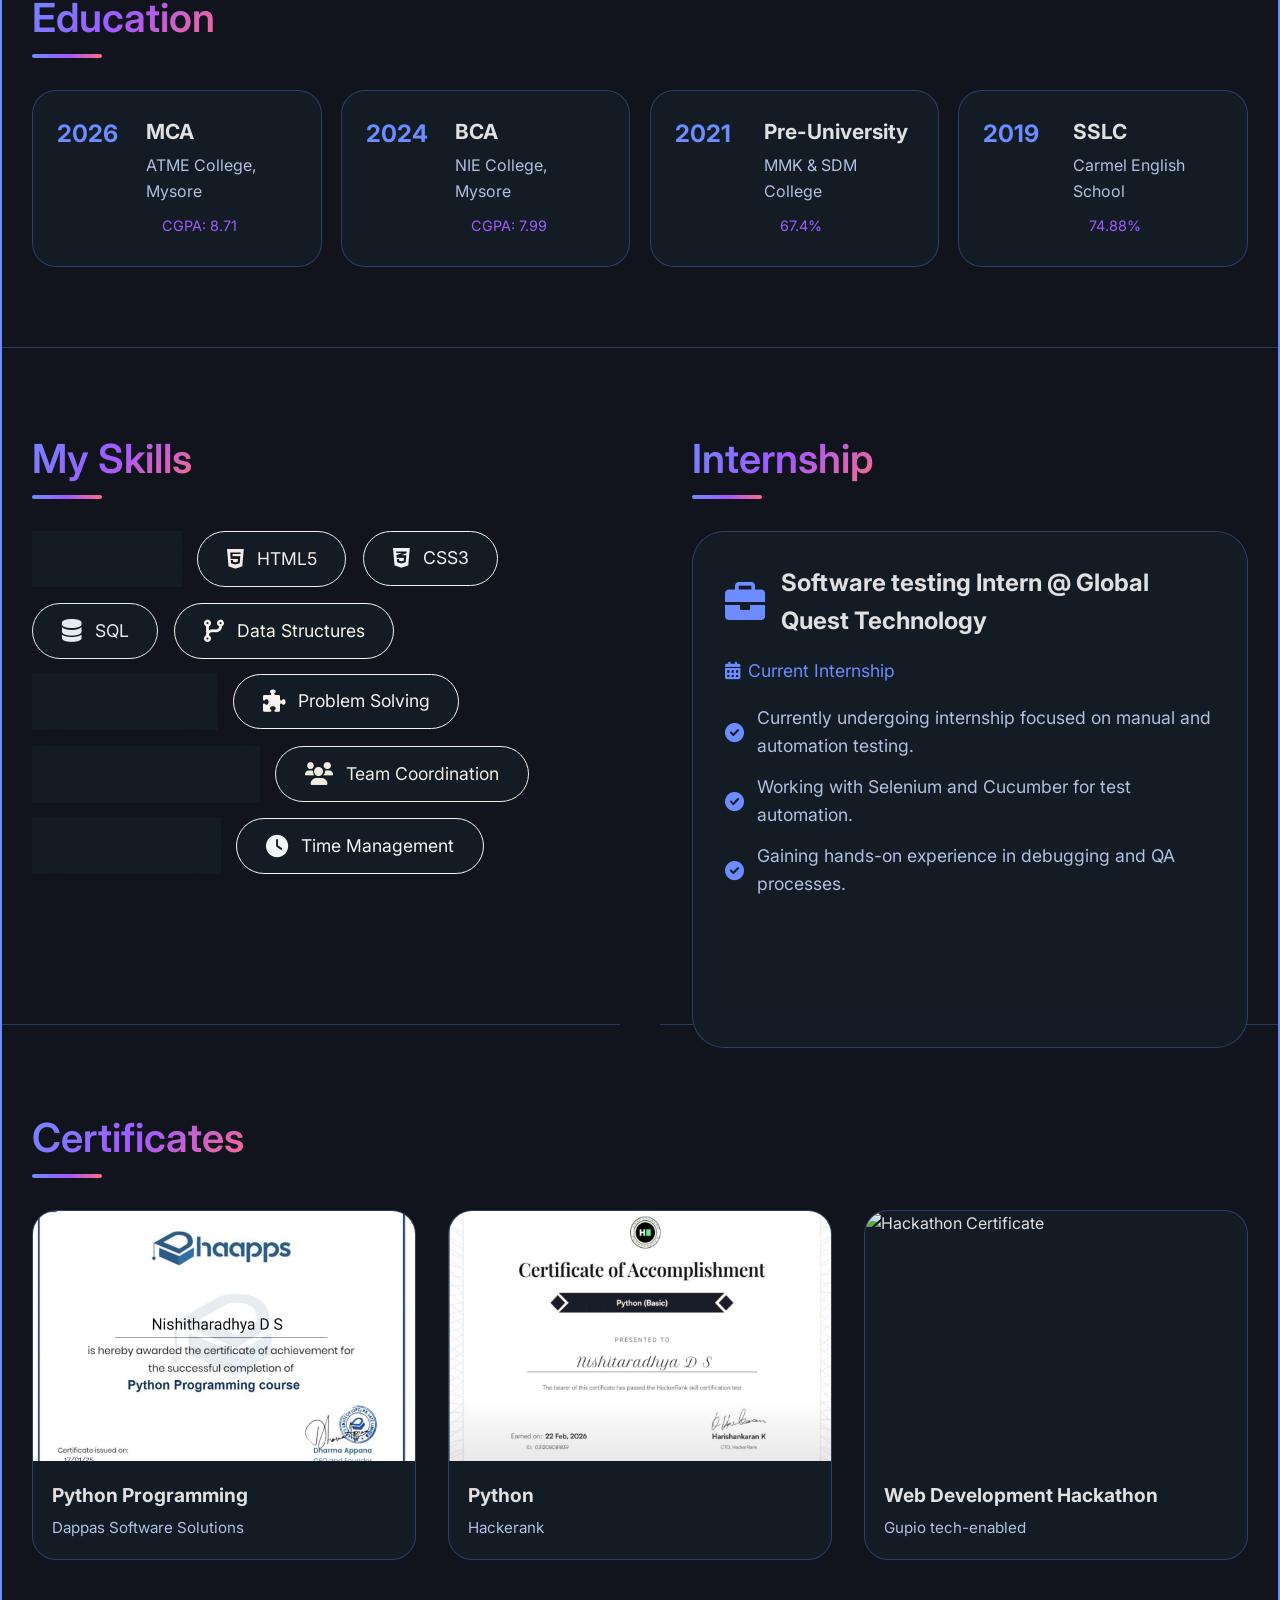
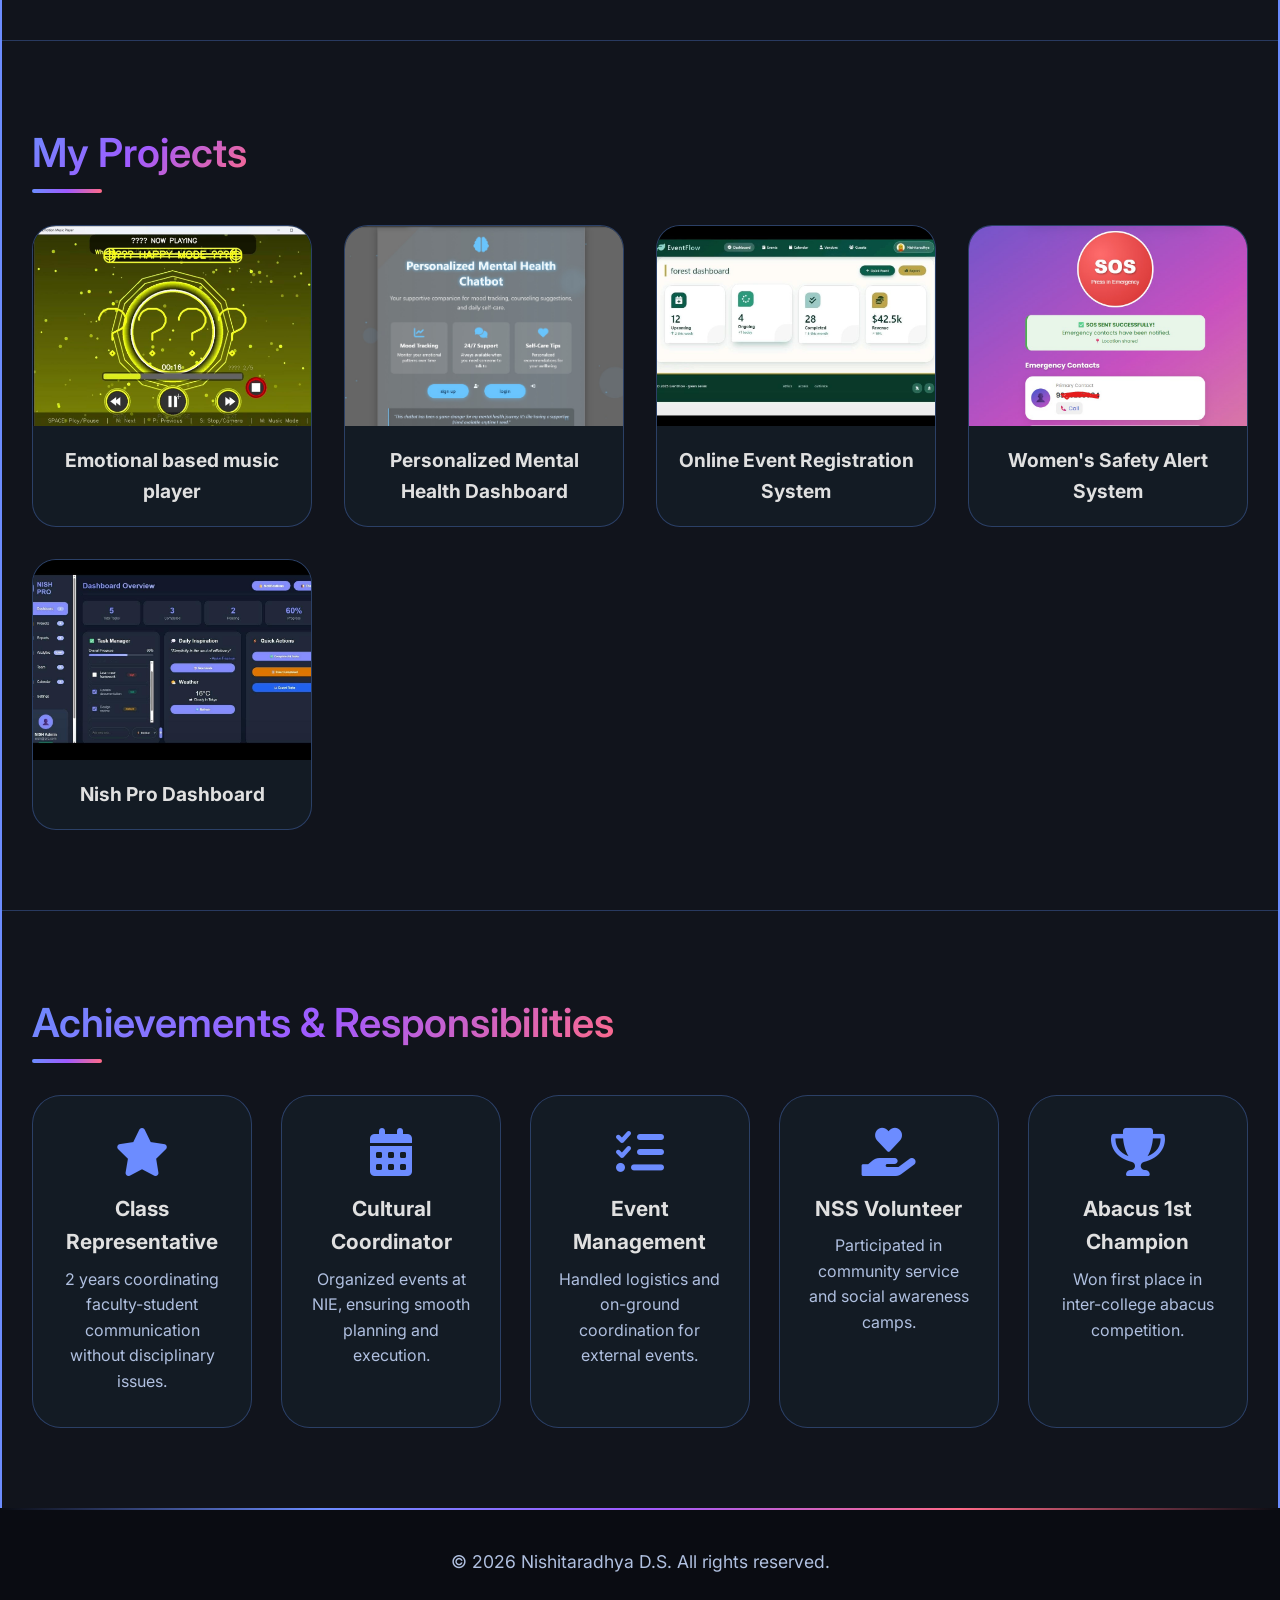
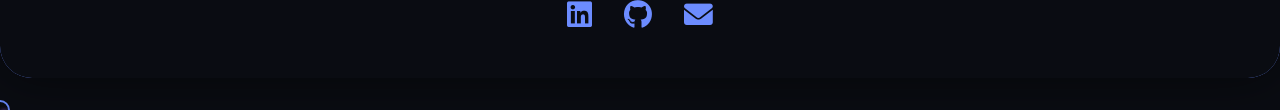
==== commit 9a87efd4: "index.html" ====
--- a/index.html
+++ b/index.html
@@ -33,7 +33,7 @@
               <div class="animated-border"></div>
             </div>
             <div class="profile-status">
-              <i class="fas fa-code"></i> s/w testing Intern @ Global Quest
+              <i class="fas fa-code"></i> s/w testing Intern @GQT
             </div>
           </div>
           <div class="hero-text">
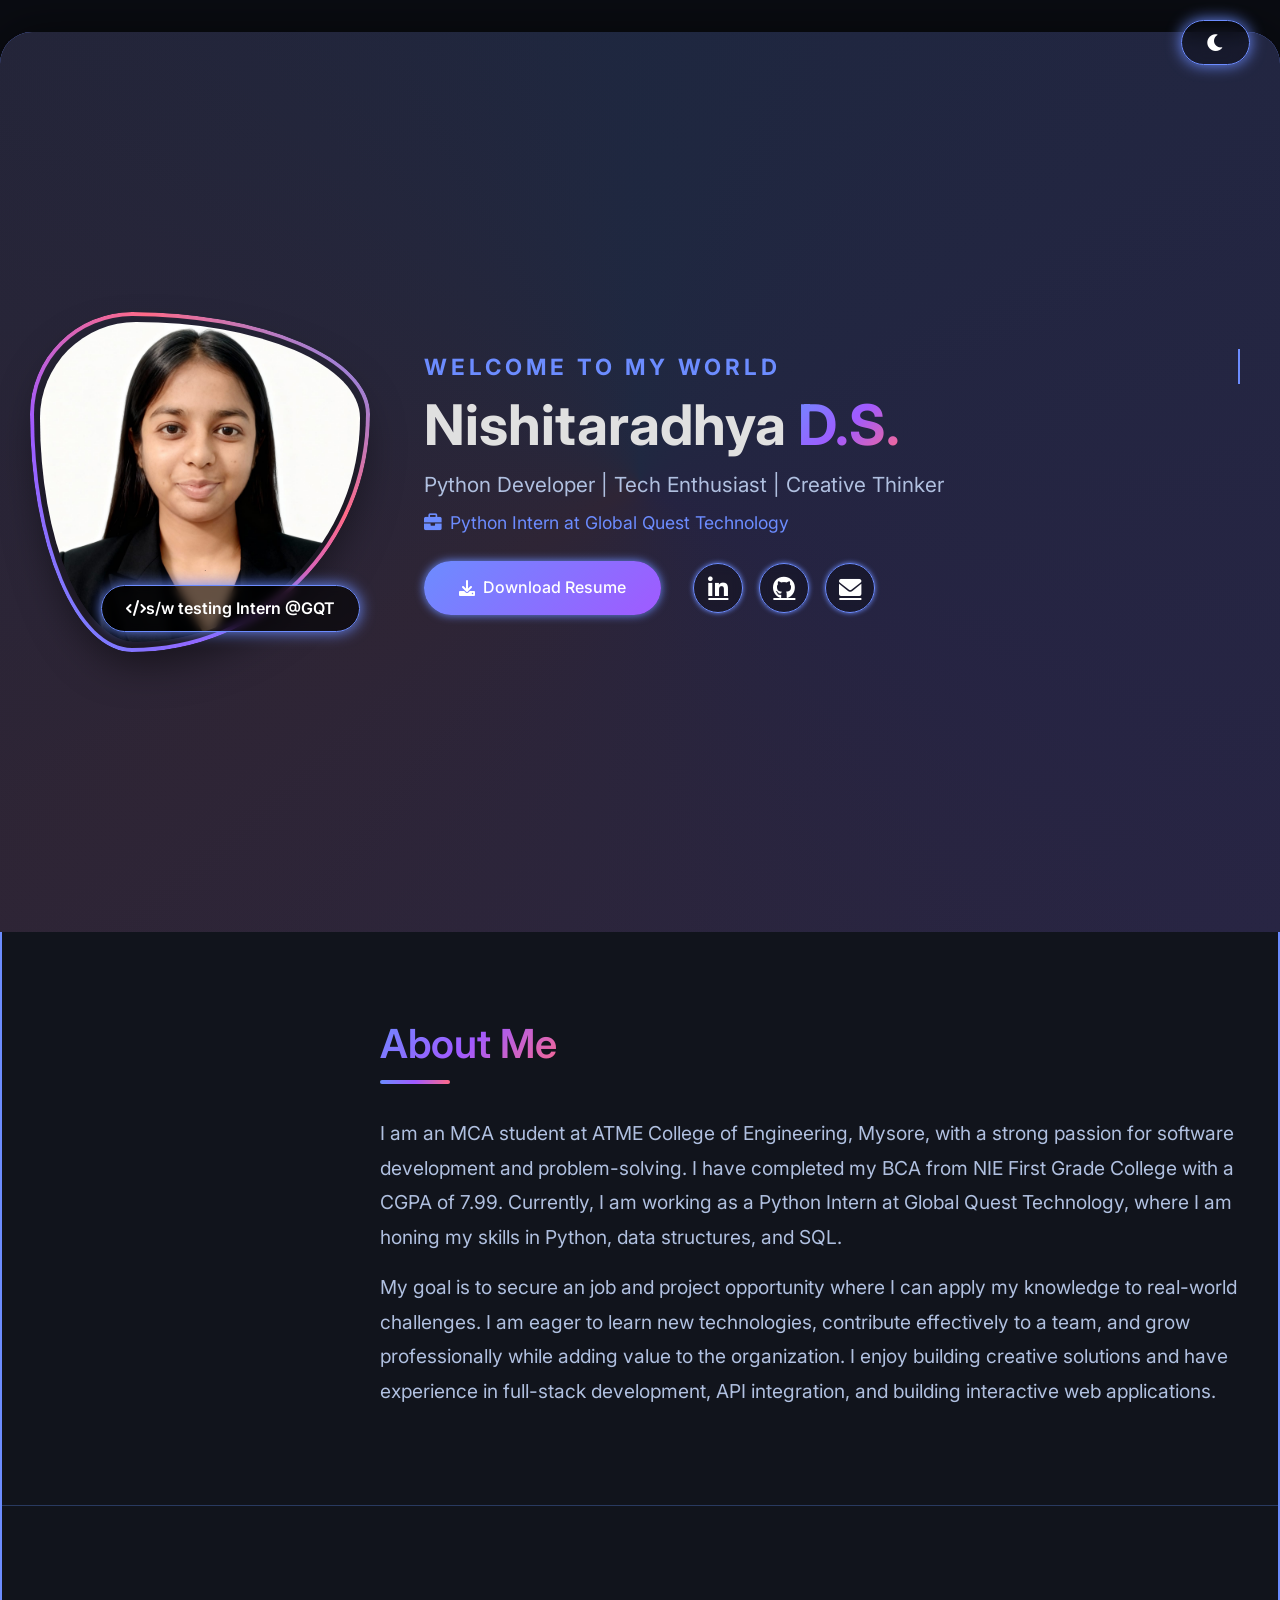
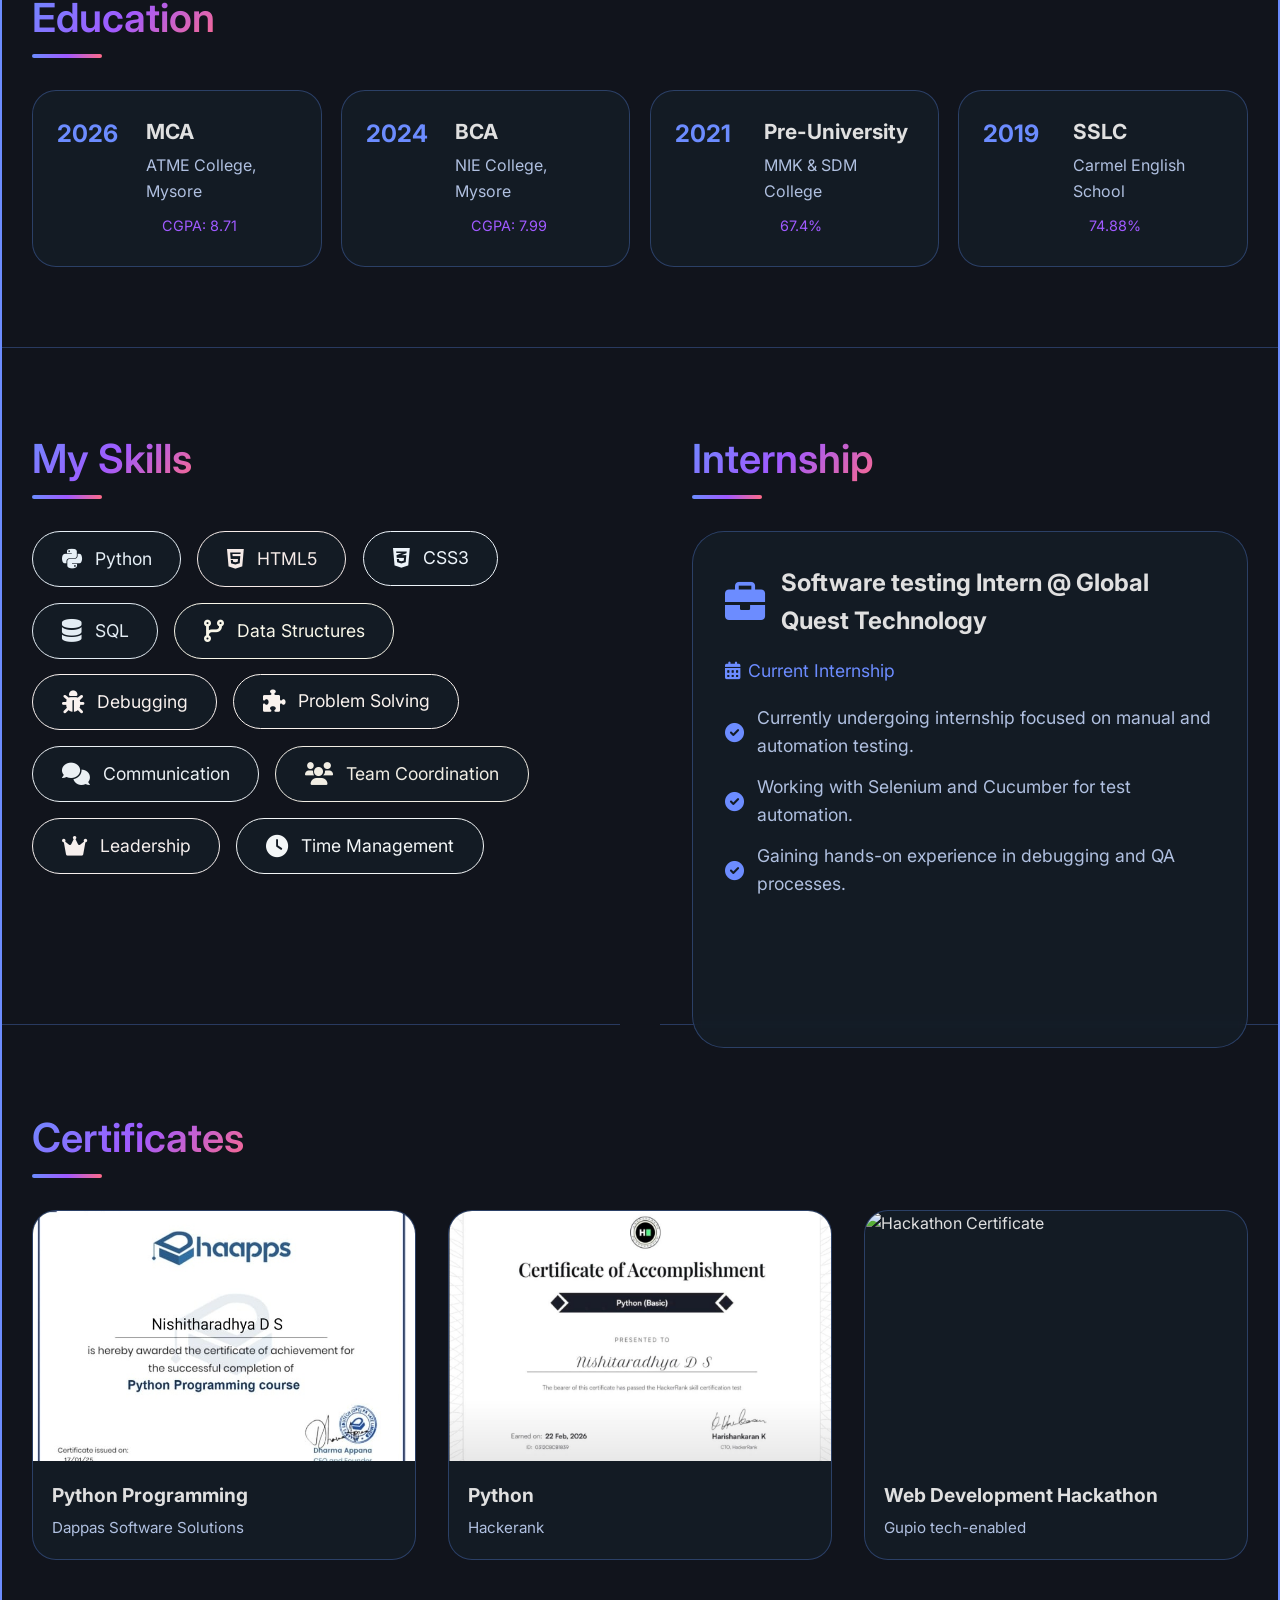
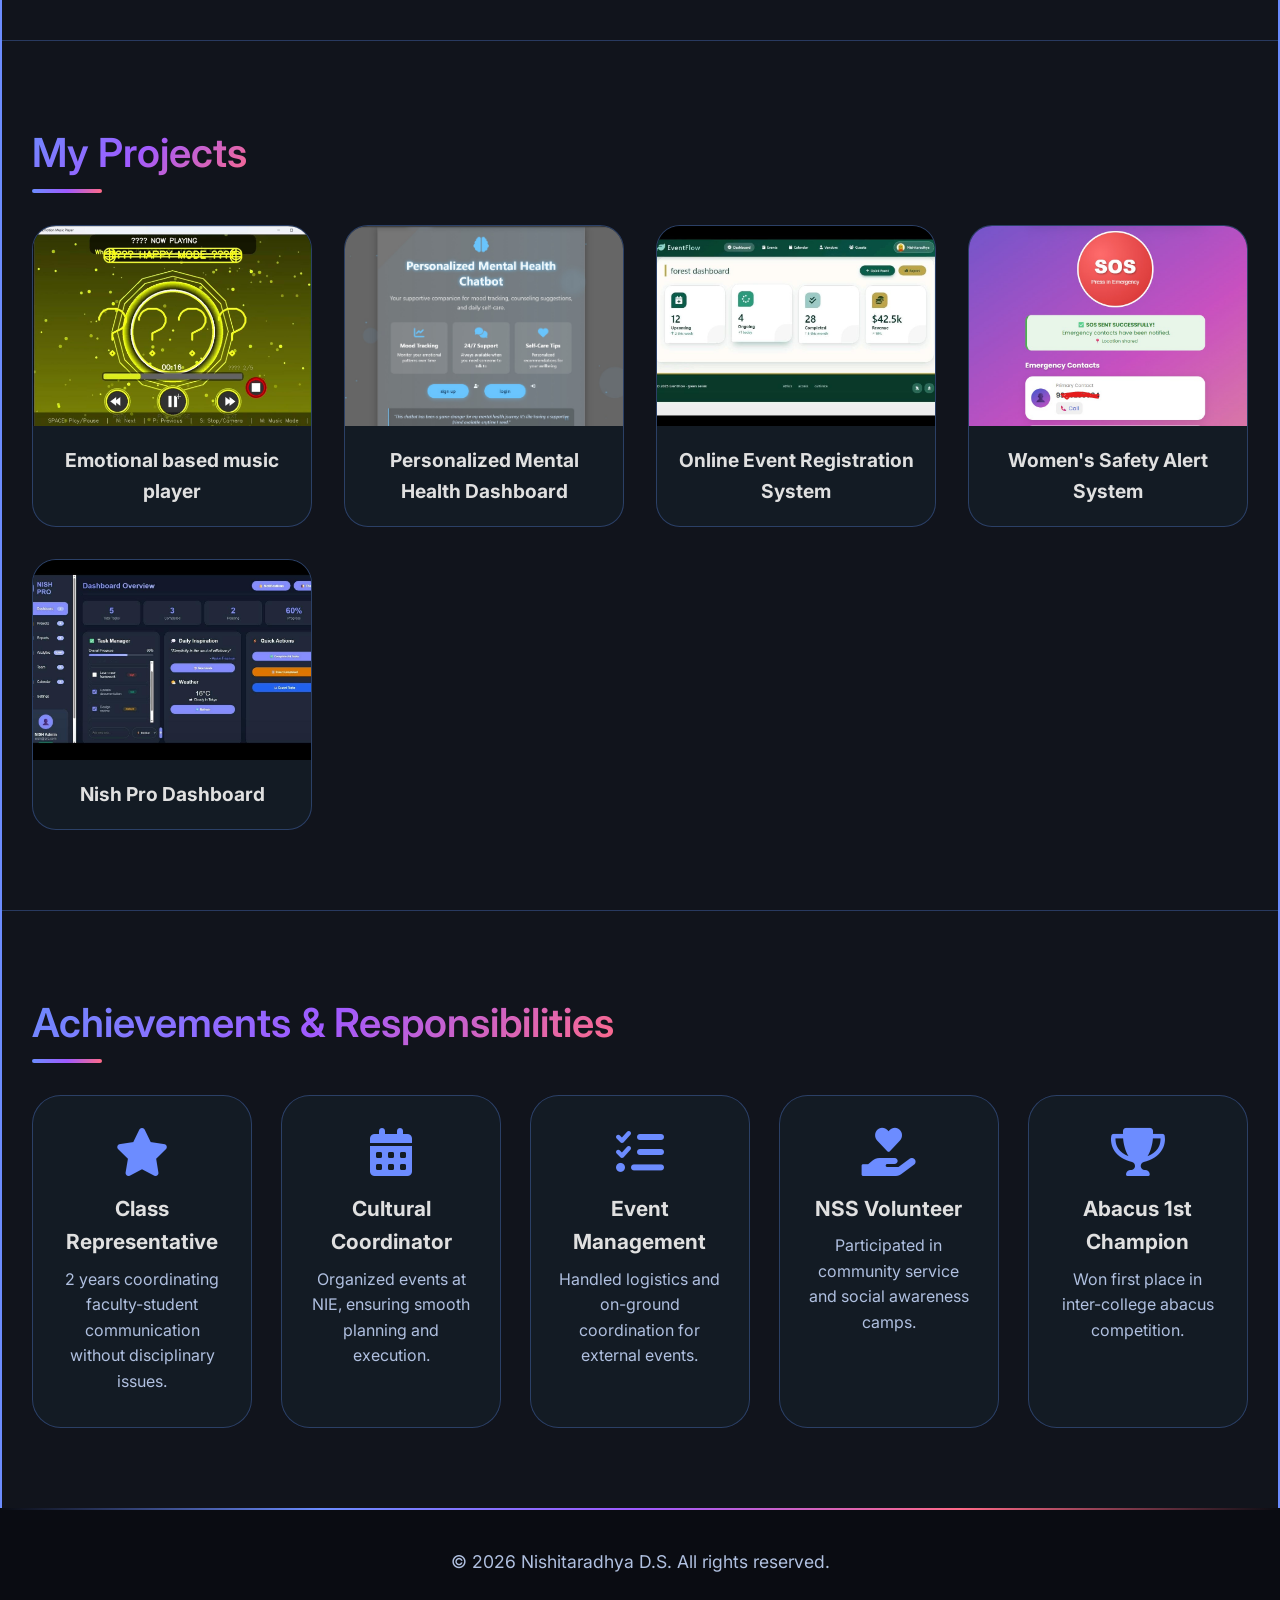
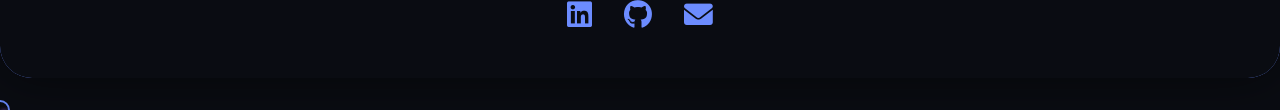
==== commit 9ec63a42: "index.html" ====
--- a/index.html
+++ b/index.html
@@ -33,7 +33,7 @@
               <div class="animated-border"></div>
             </div>
             <div class="profile-status">
-              <i class="fas fa-code"></i> s/w testing Intern @GQT
+              <i class="fas fa-code"></i>s/w testing Intern @GQT
             </div>
           </div>
           <div class="hero-text">
